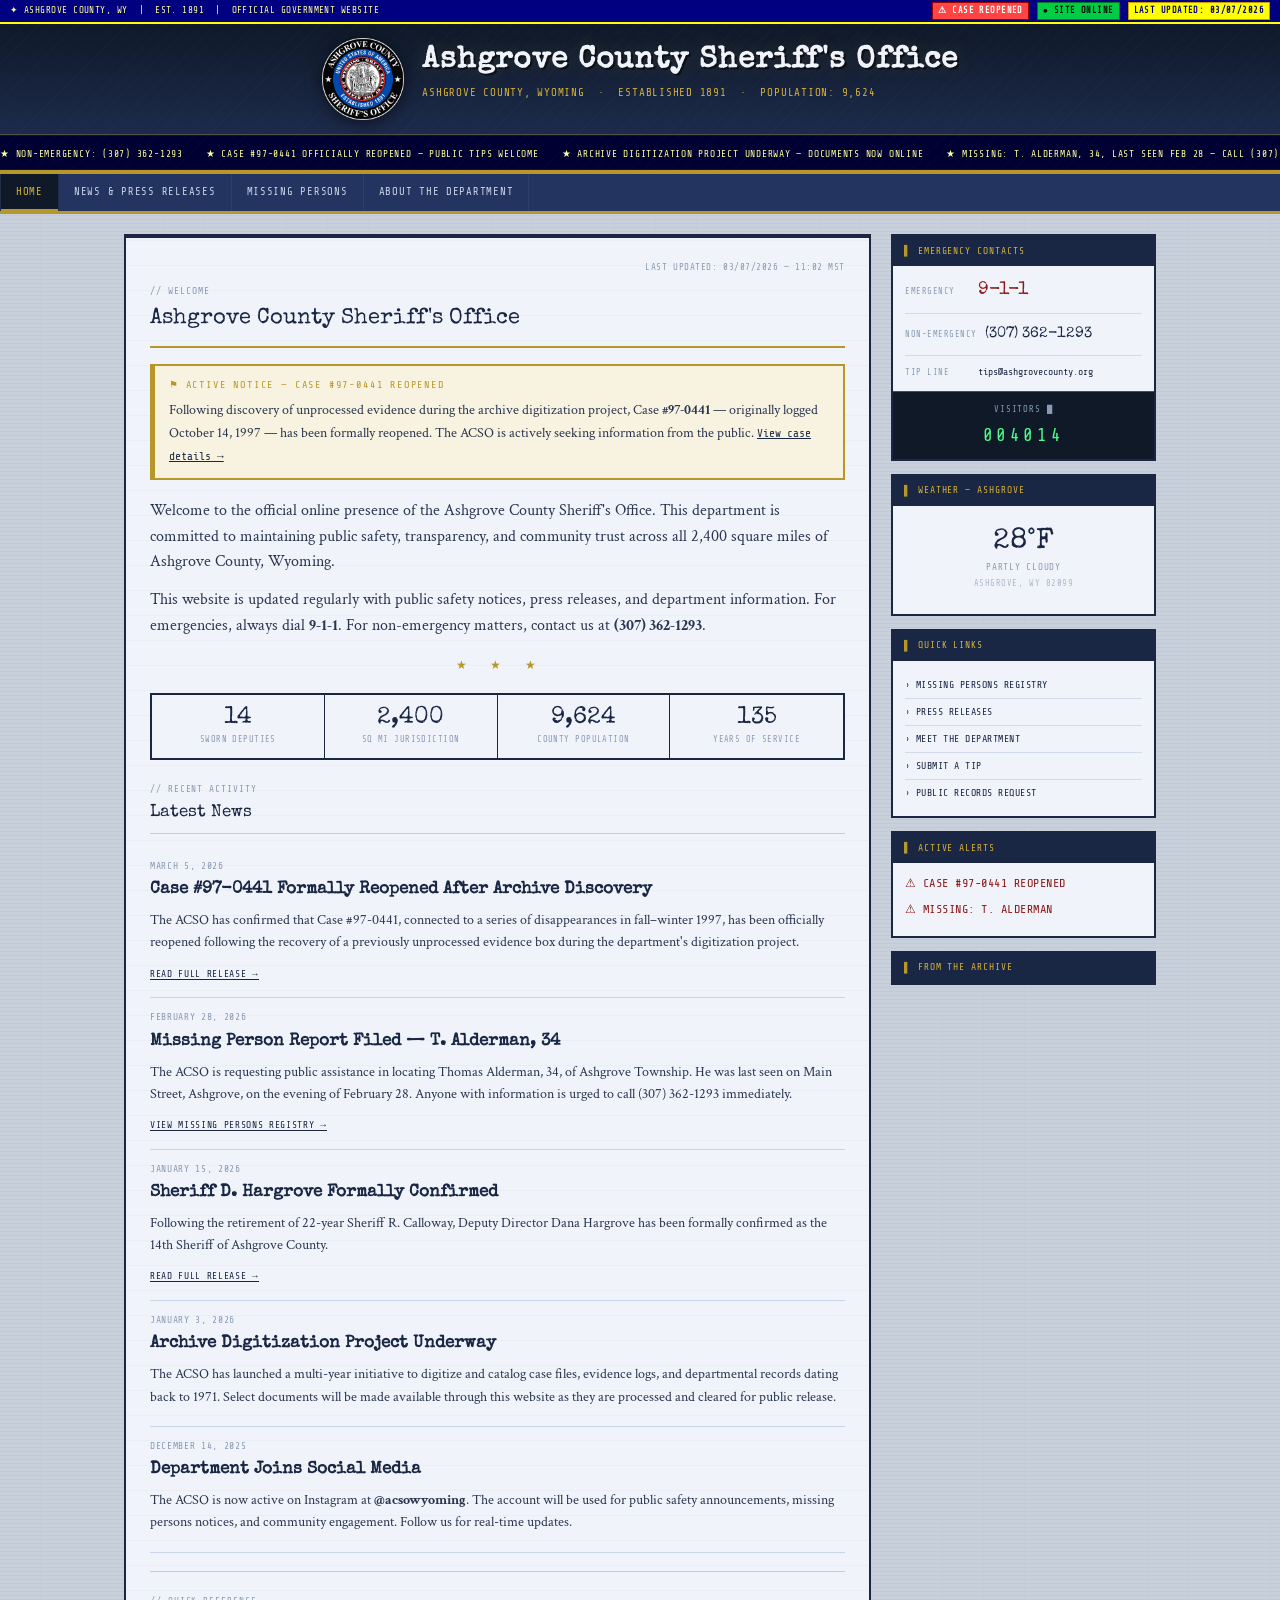
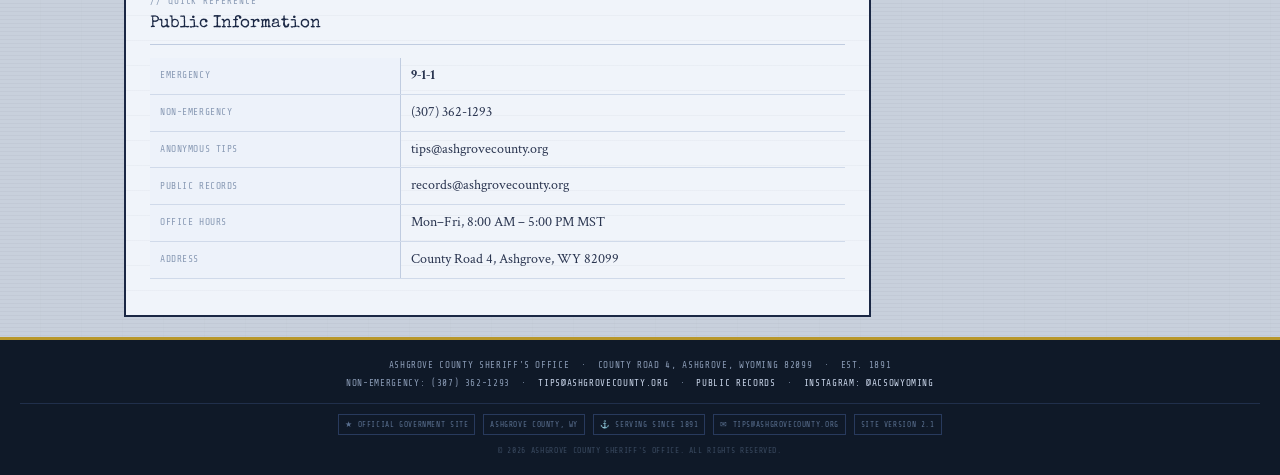
==== index.html @ 2e04f85d "Update index.html" ====
<!DOCTYPE html>
<html lang="en">
<head>
  <meta charset="UTF-8"/>
  <meta name="viewport" content="width=device-width, initial-scale=1.0"/>
  <title>Ashgrove County Sheriff's Office — Official Site</title>
  <link rel="stylesheet" href="style.css"/>
  <link rel="icon" href="Ashgrove_County_Logo.png" type="image/png"/>
</head>
<body>

<div id="topbar">
  <div id="topbar-left">&#10022; ASHGROVE COUNTY, WY &nbsp;|&nbsp; EST. 1891 &nbsp;|&nbsp; OFFICIAL GOVERNMENT WEBSITE</div>
  <div id="topbar-right">
    <span class="topbar-badge red">&#9888; CASE REOPENED</span>
    <span class="topbar-badge green">&#9679; SITE ONLINE</span>
    <span class="topbar-badge">Last Updated: 03/07/2026</span>
  </div>
</div>

<div id="header">
  <div id="header-top">
    <img src="Ashgrove_County_Logo.png" alt="ACSO Seal"/>
    <div id="header-title">
      <h1>Ashgrove County Sheriff's Office</h1>
      <p>Ashgrove County, Wyoming &nbsp;&middot;&nbsp; Established 1891 &nbsp;&middot;&nbsp; Population: 9,624</p>
    </div>
  </div>
  <div class="marquee-bar">
    <span class="marquee-inner">&#9733; NON-EMERGENCY: (307) 362-1293 &nbsp;&nbsp; &#9733; CASE #97-0441 OFFICIALLY REOPENED &mdash; PUBLIC TIPS WELCOME &nbsp;&nbsp; &#9733; ARCHIVE DIGITIZATION PROJECT UNDERWAY &mdash; DOCUMENTS NOW ONLINE &nbsp;&nbsp; &#9733; MISSING: T. ALDERMAN, 34, LAST SEEN FEB 28 &mdash; CALL (307) 362-1293 &nbsp;&nbsp; &#9733; SERVING ASHGROVE COUNTY SINCE 1891 &nbsp;&nbsp; &#9733; ANONYMOUS TIP LINE: tips@ashgrovecounty.org &nbsp;&nbsp;</span>
  </div>
</div>

<nav>
  <button id="nav-toggle" onclick="document.getElementById('nav-menu').classList.toggle('open')">
    <div class="bars"><span></span><span></span><span></span></div>
    <span class="menu-label" id="menu-label-text">Menu</span>
  </button>
  <div id="nav-menu">
    <a href="#" id="nav-home" class="active" onclick="showPage('home',this);return false;">Home</a>
    <a href="#" id="nav-news" onclick="showPage('news',this);return false;">News &amp; Press Releases</a>
    <a href="#" id="nav-missing" onclick="showPage('missing',this);return false;">Missing Persons</a>
    <a href="#" id="nav-about" onclick="showPage('about',this);return false;">About the Department</a>
  </div>
</nav>

<div id="wrapper">


  <div id="page-home" class="page active">
    <div class="page-layout">
    <main>
      <div class="last-updated">Last updated: 03/07/2026 — 11:02 MST</div>
      <div class="page-title"><span>// Welcome</span>Ashgrove County Sheriff's Office</div>

      <div class="alert-box">
        <div class="alert-title">&#9873; Active Notice &mdash; Case #97-0441 Reopened</div>
        <p style="margin:0;">Following discovery of unprocessed evidence during the archive digitization project, Case <strong>#97-0441</strong> — originally logged October 14, 1997 — has been formally reopened. The ACSO is actively seeking information from the public. <a href="#" onclick="goTo('missing');return false;" style="color:var(--navy); font-family:'Share Tech Mono',monospace; font-size:0.78em;">View case details &rarr;</a></p>
      </div>

      <div class="scene-photo">
        <img src="images/wyoming-scenery.jpg" alt="Ashgrove County, Wyoming" onerror="this.parentElement.style.display='none'"/>
        <div class="scene-caption">Ashgrove County — Wind River foothills, central Wyoming</div>
      </div>

      <p>Welcome to the official online presence of the Ashgrove County Sheriff's Office. This department is committed to maintaining public safety, transparency, and community trust across all 2,400 square miles of Ashgrove County, Wyoming.</p>
      <p>This website is updated regularly with public safety notices, press releases, and department information. For emergencies, always dial <strong>9-1-1</strong>. For non-emergency matters, contact us at <strong>(307) 362-1293</strong>.</p>

      <div class="divider-stars">&#9733; &nbsp; &#9733; &nbsp; &#9733;</div>

      <div class="stats-bar">
        <div class="stat-item"><div class="stat-number">14</div><div class="stat-label">Sworn Deputies</div></div>
        <div class="stat-item"><div class="stat-number">2,400</div><div class="stat-label">Sq Mi Jurisdiction</div></div>
        <div class="stat-item"><div class="stat-number">9,624</div><div class="stat-label">County Population</div></div>
        <div class="stat-item"><div class="stat-number">135</div><div class="stat-label">Years of Service</div></div>
      </div>

      <div class="section-title"><span>// Recent Activity</span>Latest News</div>

      <div class="news-item">
        <div class="date">March 5, 2026</div>
        <h3>Case #97-0441 Formally Reopened After Archive Discovery</h3>
        <p>The ACSO has confirmed that Case #97-0441, connected to a series of disappearances in fall–winter 1997, has been officially reopened following the recovery of a previously unprocessed evidence box during the department's digitization project.</p>
        <a href="#" class="read-more" onclick="goTo('news');return false;">Read full release &rarr;</a>
      </div>

      <div class="news-item">
        <div class="date">February 28, 2026</div>
        <h3>Missing Person Report Filed — T. Alderman, 34</h3>
        <p>The ACSO is requesting public assistance in locating Thomas Alderman, 34, of Ashgrove Township. He was last seen on Main Street, Ashgrove, on the evening of February 28. Anyone with information is urged to call (307) 362-1293 immediately.</p>
        <a href="#" class="read-more" onclick="goTo('missing');return false;">View missing persons registry &rarr;</a>
      </div>

      <div class="news-item">
        <div class="date">January 15, 2026</div>
        <h3>Sheriff D. Hargrove Formally Confirmed</h3>
        <p>Following the retirement of 22-year Sheriff R. Calloway, Deputy Director Dana Hargrove has been formally confirmed as the 14th Sheriff of Ashgrove County.</p>
        <a href="#" class="read-more" onclick="goTo('news');return false;">Read full release &rarr;</a>
      </div>

      <div class="news-item">
        <div class="date">January 3, 2026</div>
        <h3>Archive Digitization Project Underway</h3>
        <p>The ACSO has launched a multi-year initiative to digitize and catalog case files, evidence logs, and departmental records dating back to 1971. Select documents will be made available through this website as they are processed and cleared for public release.</p>
      </div>

      <div class="news-item">
        <div class="date">December 14, 2025</div>
        <h3>Department Joins Social Media</h3>
        <p>The ACSO is now active on Instagram at <strong>@acsowyoming</strong>. The account will be used for public safety announcements, missing persons notices, and community engagement. Follow us for real-time updates.</p>
      </div>

      <div class="divider"></div>
      <div class="section-title"><span>// Quick Reference</span>Public Information</div>
      <table class="info-table">
        <tr><td>Emergency</td><td><strong>9-1-1</strong></td></tr>
        <tr><td>Non-Emergency</td><td>(307) 362-1293</td></tr>
        <tr><td>Anonymous Tips</td><td>tips@ashgrovecounty.org</td></tr>
        <tr><td>Public Records</td><td>records@ashgrovecounty.org</td></tr>
        <tr><td>Office Hours</td><td>Mon–Fri, 8:00 AM – 5:00 PM MST</td></tr>
        <tr><td>Address</td><td>County Road 4, Ashgrove, WY 82099</td></tr>
      </table>
    </main>

    <aside>
      <div class="sidebar-box">
        <div class="sidebar-box-title">Emergency Contacts</div>
        <div class="sidebar-box-body">
          <div class="contact-line"><span class="contact-label">Emergency</span><span class="contact-number emergency">9-1-1</span></div>
          <div class="contact-line"><span class="contact-label">Non-Emergency</span><span class="contact-number">(307) 362-1293</span></div>
          <div class="contact-line"><span class="contact-label">Tip Line</span><span style="font-family:'Share Tech Mono',monospace;font-size:0.62rem;color:var(--navy);">tips@ashgrovecounty.org</span></div>
        </div>
        <div class="counter-box">
          <div class="counter-label">Visitors <span class="blink">&#9608;</span></div>
          <div class="counter-digits" id="hit-counter">000000</div>
        </div>
      </div>

      <div class="sidebar-box">
        <div class="sidebar-box-title">Weather — Ashgrove</div>
        <div class="sidebar-box-body">
          <div class="weather-box">
            <div class="weather-temp">28°F</div>
            <div class="weather-desc">Partly Cloudy</div>
            <div class="weather-location">Ashgrove, WY 82099</div>
          </div>
        </div>
      </div>

      <div class="sidebar-box">
        <div class="sidebar-box-title">Quick Links</div>
        <div class="sidebar-box-body quick-links">
          <a href="#" onclick="goTo('missing');return false;">Missing Persons Registry</a>
          <a href="#" onclick="goTo('news');return false;">Press Releases</a>
          <a href="#" onclick="goTo('about');return false;">Meet the Department</a>
          <a href="404.html">Submit a Tip</a>
          <a href="404.html">Public Records Request</a>
        </div>
      </div>

      <div class="sidebar-box">
        <div class="sidebar-box-title">Active Alerts</div>
        <div class="sidebar-box-body">
          <p style="font-size:0.75rem; color:var(--red); font-family:'Share Tech Mono',monospace; letter-spacing:0.04em;">&#9888; CASE #97-0441 REOPENED</p>
          <p style="font-size:0.75rem; color:var(--red); font-family:'Share Tech Mono',monospace; letter-spacing:0.04em;">&#9888; MISSING: T. ALDERMAN</p>
        </div>
      </div>
      <div class="sidebar-box">
        <div class="sidebar-box-title">From the Archive</div>
        <div class="archive-photo-box">
          <img src="images/archive-photo.jpg" alt="1997 archive photo" onerror="this.parentElement.style.display='none'"/>
          <div class="archive-caption">ACSO Field Office, Rt. 12 — circa 1997</div>
        </div>
      </div>
    </aside>
    </div>
  </div>


  <div id="page-news" class="page">
    <div class="page-layout">
    <main>
      <div class="last-updated">Last updated: 03/07/2026 — 09:45 MST</div>
      <div class="page-title"><span>// Public Communications</span>News &amp; Press Releases</div>

      <p>Official press releases and public statements from the Ashgrove County Sheriff's Office. All releases are archived and available upon public records request.</p>


      <div class="press-release">
        <div class="press-release-header">
          <span class="pr-id">PR-2026-009</span>
          <span>March 5, 2026 &nbsp;&mdash;&nbsp; 10:30 MST</span>
        </div>
        <div class="press-release-body">
          <div class="pr-for-immediate">For Immediate Release</div>
          <h3>Case #97-0441 Formally Reopened Following Archive Discovery</h3>
          <p>ASHGROVE, WY — The Ashgrove County Sheriff's Office announced today the formal reopening of Case #97-0441, a missing persons investigation originally filed October 14, 1997 and marked unresolved in March 1998.</p>
          <p>The case was flagged for review after department staff, conducting routine cataloging as part of the ongoing archive digitization project, recovered a sealed evidence box associated with the original investigation. The box had been mislabeled and stored with unrelated records in an off-site facility. Contents of the box are currently under examination by Detective S. Dunmore and have not been disclosed publicly.</p>
          <p>Case #97-0441 was one of five missing persons reports filed in Ashgrove County between October 1997 and March 1998. The original lead investigator, <span class="redacted">████████████████</span>, was himself reported missing in December 1997 while the cases were ongoing. That disappearance — logged as Case #97-0591 — was never resolved and remains open.</p>
          <p>The public is encouraged to contact the ACSO with any information, however dated it may seem. Anonymous tips can be submitted via email at <strong>tips@ashgrovecounty.org</strong> .</p>
          <div class="pr-contact">Contact: R. Voss, Public Information Officer &nbsp;|&nbsp; (307) 362-1293 ext. 4</div>
        </div>
      </div>


      <div class="press-release">
        <div class="press-release-header">
          <span class="pr-id">PR-2026-007</span>
          <span>February 28, 2026 &nbsp;&mdash;&nbsp; 21:14 MST</span>
        </div>
        <div class="press-release-body">
          <div class="pr-for-immediate">For Immediate Release</div>
          <h3>Missing Person — Thomas R. Alderman, 34</h3>
          <p>ASHGROVE, WY — The Ashgrove County Sheriff's Office is requesting the public's assistance in locating Thomas Raymond Alderman, 34, of Ashgrove Township, Wyoming.</p>
          <p>Mr. Alderman was last seen on the evening of Saturday, February 28, 2026, in the vicinity of Main Street and Route 12 in downtown Ashgrove. He was wearing a dark green canvas jacket, blue jeans, and brown work boots. He is described as 5'11", 185 lbs, with brown hair and brown eyes.</p>
          <p>Mr. Alderman's vehicle — a 1998 dark blue Ford F-150, Wyoming plates <strong>WY-3841-K</strong> — has not been located. His employer reported him absent without contact on Monday, March 2. Family members state that Mr. Alderman had recently begun researching historical ACSO records and had spoken about "something he found" in the weeks prior to his disappearance.</p>
          <p>Anyone with information on Mr. Alderman's whereabouts is urged to contact the ACSO immediately at <strong>(307) 362-1293</strong>.</p>
          <div class="pr-contact">Contact: R. Voss, Public Information Officer &nbsp;|&nbsp; (307) 362-1293 ext. 4</div>
        </div>
      </div>


      <div class="press-release">
        <div class="press-release-header">
          <span class="pr-id">PR-2026-003</span>
          <span>January 3, 2026 &nbsp;&mdash;&nbsp; 08:00 MST</span>
        </div>
        <div class="press-release-body">
          <h3>ACSO Launches Archive Digitization Initiative</h3>
          <p>ASHGROVE, WY — The Ashgrove County Sheriff's Office has commenced a multi-phase project to digitize, index, and archive departmental records dating back to 1971. The initiative, overseen by Records and Archives Coordinator B. Colton, is expected to run through late 2026.</p>
          <p>Phase one covers patrol logs, incident reports, and associated evidence documentation from 1971–1990. Phase two will address the period 1990–2005, which includes case files of particular historical interest. Digitized materials cleared for public release will be made available through this website.</p>
          <div class="pr-contact">Contact: B. Colton, Records &amp; Archives &nbsp;|&nbsp; (307) 362-1293 ext. 2</div>
        </div>
      </div>


      <div class="press-release">
        <div class="press-release-header">
          <span class="pr-id">PR-2026-001</span>
          <span>January 15, 2026 &nbsp;&mdash;&nbsp; 14:00 MST</span>
        </div>
        <div class="press-release-body">
          <h3>Dana Hargrove Confirmed as 14th Sheriff of Ashgrove County</h3>
          <p>ASHGROVE, WY — Dana Hargrove has been formally sworn in as the 14th Sheriff of Ashgrove County, succeeding retiring Sheriff Robert Calloway, who served 22 years in the role. Sheriff Hargrove, who previously served as Undersheriff for six years, has 18 years total with the department. In a brief statement, Sheriff Hargrove cited the archive digitization initiative and "unfinished business in our own files" as top priorities for 2026.</p>
          <div class="pr-contact">Contact: R. Voss, Public Information Officer &nbsp;|&nbsp; (307) 362-1293 ext. 4</div>
        </div>
      </div>


      <div class="press-release">
        <div class="press-release-header">
          <span class="pr-id">PR-2025-041</span>
          <span>December 14, 2025 &nbsp;&mdash;&nbsp; 09:00 MST</span>
        </div>
        <div class="press-release-body">
          <h3>ACSO Launches Official Social Media Presence</h3>
          <p>ASHGROVE, WY — The Ashgrove County Sheriff's Office has established an official Instagram account at <strong>@acsowyoming</strong>. The account will be used for public safety announcements, missing persons advisories, and community information. Members of the public are encouraged to follow the account for real-time updates.</p>
          <div class="pr-contact">Contact: R. Voss, Public Information Officer &nbsp;|&nbsp; (307) 362-1293 ext. 4</div>
        </div>
      </div>
    </main>

    <aside>
      <div class="sidebar-box">
        <div class="sidebar-box-title">Contact</div>
        <div class="sidebar-box-body">
          <div class="contact-line"><span class="contact-label">Emergency</span><span class="contact-number emergency">9-1-1</span></div>
          <div class="contact-line"><span class="contact-label">Non-Emergency</span><span class="contact-number">(307) 362-1293</span></div>
        </div>
      </div>
      <div class="sidebar-box">
        <div class="sidebar-box-title">Press Archive</div>
        <div class="sidebar-box-body quick-links">
          <a href="404.html">2026 Releases</a>
          <a href="404.html">2025 Releases</a>
          <a href="404.html">Public Records Request</a>
          <a href="404.html">Media Inquiries</a>
        </div>
      </div>
      <div class="sidebar-box">
        <div class="sidebar-box-title">Media Inquiries</div>
        <div class="sidebar-box-body">
          <p>Press inquiries can be directed to PIO R. Voss during office hours.</p>
          <p style="font-family:'Share Tech Mono',monospace; font-size:0.65rem; color:var(--navy);">(307) 362-1293 ext. 4</p>
        </div>
      </div>
    </aside>
    </div>
  </div>


  <div id="page-missing" class="page">
    <div class="page-layout">
    <main>
      <div class="last-updated">Last updated: 03/07/2026 — 09:14 MST</div>
      <div class="page-title"><span>// Active &amp; Cold Cases</span>Missing Persons Registry</div>

      <p>The following individuals have been reported missing within Ashgrove County jurisdiction. Contact the ACSO immediately at <strong>(307) 362-1293</strong> or submit a tip at <strong>tips@ashgrovecounty.org</strong>.</p>

      <div class="alert-box-red">
        <div class="alert-title">&#9888; Note &mdash; 1997/1998 Case Files</div>
        Several entries from 1997–1998 are subject to ongoing redaction review as part of the reopened Case #97-0441 investigation. Full details will be released publicly as they are cleared. A previously unprocessed evidence box recovered January 2026 is under active examination.
      </div>

      <div class="mp-grid">
        <div class="mp-card">
          <div class="mp-card-header"><span>Case #97-0388</span><span class="status-cold">&#9679; Cold Case</span></div>
          <div class="mp-photo"><img src="images/mp-97-0388.jpg" alt="Case 97-0388" onerror="this.innerHTML='Photo Unavailable'"/></div>
          <div class="mp-card-body">
            <h4><span class="redacted">████████████████</span></h4>
            <div class="mp-detail"><span class="label">Reported</span>Oct 22, 1997</div>
            <div class="mp-detail"><span class="label">Age at time</span><span class="redacted">██</span> / <span class="redacted">████████</span></div>
            <div class="mp-detail"><span class="label">Last seen</span>Rural Rt. 4, Ashgrove Co.</div>
            <div class="mp-detail"><span class="label">Circumstances</span>Vehicle found; no occupant</div>
            <div class="mp-detail"><span class="label">Status</span>Unresolved</div>
          </div>
        </div>

        <div class="mp-card">
          <div class="mp-card-header"><span>Case #97-0441</span><span class="status-reopened">&#9679; Reopened</span></div>
          <div class="mp-photo"><img src="images/mp-97-0441.jpg" alt="Case 97-0441" onerror="this.innerHTML='Photo Unavailable'"/></div>
          <div class="mp-card-body">
            <h4><span class="redacted">████████████████</span></h4>
            <div class="mp-detail"><span class="label">Reported</span>Oct 14, 1997</div>
            <div class="mp-detail"><span class="label">Age at time</span><span class="redacted">██</span> / <span class="redacted">████████</span></div>
            <div class="mp-detail"><span class="label">Last seen</span>Ashgrove Township</div>
            <div class="mp-detail"><span class="label">Circumstances</span>No forced entry; door unlocked</div>
            <div class="mp-detail"><span class="label">Status</span>Under Active Review</div>
          </div>
        </div>

        <div class="mp-card">
          <div class="mp-card-header"><span>Case #97-0509</span><span class="status-cold">&#9679; Cold Case</span></div>
          <div class="mp-photo"><img src="images/mp-97-0509.jpg" alt="Case 97-0509" onerror="this.innerHTML='Photo Unavailable'"/></div>
          <div class="mp-card-body">
            <h4><span class="redacted">████████████████</span></h4>
            <div class="mp-detail"><span class="label">Reported</span>Nov 30, 1997</div>
            <div class="mp-detail"><span class="label">Age at time</span><span class="redacted">██</span> / <span class="redacted">████████</span></div>
            <div class="mp-detail"><span class="label">Last seen</span>Rural Rt. 7, Ashgrove Co.</div>
            <div class="mp-detail"><span class="label">Circumstances</span>Did not return from hike</div>
            <div class="mp-detail"><span class="label">Status</span>Unresolved</div>
          </div>
        </div>

        <div class="mp-card">
          <div class="mp-card-header"><span>Case #97-0591</span><span class="status-cold">&#9679; Cold Case</span></div>
          <div class="mp-photo"><img src="images/mp-97-0591.jpg" alt="Case 97-0591" onerror="this.innerHTML='Photo Unavailable'"/></div>
          <div class="mp-card-body">
            <h4>Det. <span class="redacted">████████████████</span></h4>
            <div class="mp-detail"><span class="label">Reported</span>Dec 9, 1997</div>
            <div class="mp-detail"><span class="label">Age at time</span>38 / Male</div>
            <div class="mp-detail"><span class="label">Last seen</span>ACSO Field Office, Rt. 12</div>
            <div class="mp-detail"><span class="label">Circumstances</span>Did not report for duty; vehicle recovered 2 mi. east</div>
            <div class="mp-detail"><span class="label">Note</span><em>Was lead investigator on #97-0441 at time of disappearance</em></div>
            <div class="mp-detail"><span class="label">Status</span>Unresolved</div>
          </div>
        </div>

        <div class="mp-card">
          <div class="mp-card-header"><span>Case #98-0012</span><span class="status-cold">&#9679; Cold Case</span></div>
          <div class="mp-photo"><img src="images/mp-98-0012.jpg" alt="Case 98-0012" onerror="this.innerHTML='Photo Unavailable'"/></div>
          <div class="mp-card-body">
            <h4><span class="redacted">████████████████</span></h4>
            <div class="mp-detail"><span class="label">Reported</span>Jan 9, 1998</div>
            <div class="mp-detail"><span class="label">Age at time</span><span class="redacted">██</span> / <span class="redacted">████████</span></div>
            <div class="mp-detail"><span class="label">Last seen</span>Rural Rt. 12, Ashgrove Co.</div>
            <div class="mp-detail"><span class="label">Circumstances</span>No signs of struggle at residence</div>
            <div class="mp-detail"><span class="label">Status</span>Unresolved</div>
          </div>
        </div>

        <div class="mp-card">
          <div class="mp-card-header"><span>Case #26-0031</span><span class="status-active">&#9679; Active</span></div>
          <div class="mp-photo"><img src="images/mp-26-0031.jpg" alt="Thomas Alderman" onerror="this.innerHTML='Photo On File'"/></div>
          <div class="mp-card-body">
            <h4>Thomas R. Alderman</h4>
            <div class="mp-detail"><span class="label">Reported</span>Feb 28, 2026</div>
            <div class="mp-detail"><span class="label">Age</span>34 / Male</div>
            <div class="mp-detail"><span class="label">Last seen</span>Main St. &amp; Rt. 12, Ashgrove</div>
            <div class="mp-detail"><span class="label">Vehicle</span>1998 Ford F-150, dark blue, WY-3841-K</div>
            <div class="mp-detail"><span class="label">Note</span><em>Had been researching historical ACSO records prior to disappearance</em></div>
            <div class="mp-detail"><span class="label">Status</span>Active Investigation</div>
          </div>
        </div>
      </div>

      <hr class="divider"/>
      <p style="font-size:0.8rem; color:#778899;">This registry reflects cases within ACSO jurisdiction only. For statewide missing persons information, contact the Wyoming Division of Criminal Investigation (DCI) or the National Missing and Unidentified Persons System (NamUs).</p>
    </main>

    <aside>
      <div class="sidebar-box">
        <div class="sidebar-box-title">Contact</div>
        <div class="sidebar-box-body">
          <div class="contact-line"><span class="contact-label">Emergency</span><span class="contact-number emergency">9-1-1</span></div>
          <div class="contact-line"><span class="contact-label">Non-Emergency</span><span class="contact-number">(307) 362-1293</span></div>
        </div>
      </div>
      <div class="sidebar-box">
        <div class="sidebar-box-title">Submit a Tip</div>
        <div class="sidebar-box-body">
          <p>Tips can be submitted anonymously. All information is treated with strict confidentiality.</p>
          <p style="font-family:'Share Tech Mono',monospace;font-size:0.65rem;color:var(--navy);">tips@ashgrovecounty.org</p>

        </div>
      </div>
      <div class="sidebar-box">
        <div class="sidebar-box-title">Case Summary</div>
        <div class="sidebar-box-body">
          <div class="contact-line"><span class="contact-label">Active</span><span style="color:var(--red);font-family:'Special Elite',serif;font-size:1rem;">1</span></div>
          <div class="contact-line"><span class="contact-label">Reopened</span><span style="color:#66ccff;font-family:'Special Elite',serif;font-size:1rem;">1</span></div>
          <div class="contact-line"><span class="contact-label">Cold Cases</span><span style="color:var(--gold);font-family:'Special Elite',serif;font-size:1rem;">4</span></div>
        </div>
      </div>
    </aside>
    </div>
  </div>


  <div id="page-about" class="page">
    <div class="page-layout">
    <main>
      <div class="last-updated">Last updated: 01/15/2026 — 14:33 MST</div>
      <div class="page-title"><span>// Department Info</span>About the Ashgrove County Sheriff's Office</div>

      <p>The Ashgrove County Sheriff's Office was established in 1891, the same year Wyoming achieved statehood. For over 130 years, the department has served the residents of Ashgrove County with a commitment to integrity, professionalism, and public safety.</p>
      <p>Our jurisdiction covers approximately 2,400 square miles of high plains and mountain terrain in central Wyoming. The ACSO operates as the primary law enforcement agency for all unincorporated areas of the county, working in close coordination with the Wyoming Highway Patrol, Wyoming DCI, and neighboring county agencies.</p>

      <div class="section-title"><span>// Personnel</span>Department Leadership</div>

      <div class="staff-grid">
        <div class="staff-card">
          <div class="rank">Sheriff</div>
          <h4>Dana Hargrove</h4>
          <p>Confirmed January 2026. Previously Undersheriff for 6 years. 18 years total with the ACSO. Overseeing the current archival review and reopened 1997 investigation.</p>
          <span class="badge-years">18 yrs service</span>
        </div>
        <div class="staff-card">
          <div class="rank">Undersheriff</div>
          <h4>Marcus Trellis</h4>
          <p>17 years with the department. Manages daily operations, personnel, and inter-agency coordination. Acting Sheriff during Hargrove's field duties.</p>
          <span class="badge-years">17 yrs service</span>
        </div>
        <div class="staff-card">
          <div class="rank">Chief Deputy</div>
          <h4>Paul Wainwright</h4>
          <p>Leads patrol division across county routes and rural areas. Coordinates directly with Wyoming Highway Patrol on road incidents and county boundary cases.</p>
          <span class="badge-years">11 yrs service</span>
        </div>
        <div class="staff-card">
          <div class="rank">Detective</div>
          <h4>Sandra Dunmore</h4>
          <p>Investigative division lead. Currently assigned to Case #97-0441 review and the Alderman missing persons case. Joined ACSO after 8 years with Wyoming DCI.</p>
          <span class="badge-years">4 yrs service</span>
        </div>
        <div class="staff-card">
          <div class="rank">Records &amp; Archives</div>
          <h4>Ben Colton</h4>
          <p>Overseeing the archive digitization project. Recovered the previously unprocessed evidence box associated with Case #97-0441 during routine Phase 2 cataloging.</p>
          <span class="badge-years">9 yrs service</span>
        </div>
        <div class="staff-card">
          <div class="rank">Public Information</div>
          <h4>Ruth Voss</h4>
          <p>Handles all press inquiries, public records requests, and social media. Primary point of contact for media regarding the reopened 1997 case files.</p>
          <span class="badge-years">6 yrs service</span>
        </div>
      </div>

      <div class="divider-stars">&#9733; &nbsp; &#9733; &nbsp; &#9733;</div>

      <div class="section-title"><span>// By the Numbers</span>Department Overview</div>
      <table class="info-table">
        <tr><td>Founded</td><td>1891 — by first Sheriff Elias Mossler following Wyoming statehood</td></tr>
        <tr><td>Current Sheriff</td><td>Dana Hargrove (confirmed Jan. 2026)</td></tr>
        <tr><td>Sworn Deputies</td><td>14</td></tr>
        <tr><td>Civilian Staff</td><td>6</td></tr>
        <tr><td>Jurisdiction</td><td>~2,400 sq mi — all unincorporated Ashgrove County</td></tr>
        <tr><td>County Population</td><td>9,624 (2020 Census)</td></tr>
        <tr><td>Patrol Vehicles</td><td>8 active units</td></tr>
        <tr><td>Dispatch</td><td>24/7 — shared with Ashgrove County Fire Dept.</td></tr>
      </table>

      <div class="section-title"><span>// History</span>Department Timeline</div>
      <ul class="timeline">
        <li>
          <span class="timeline-year">1891</span>
          <div class="timeline-text"><strong>Department founded</strong> by first Sheriff Elias Mossler following Wyoming statehood. Original staff: two deputies, one office on Ashgrove Township main road.</div>
        </li>
        <li>
          <span class="timeline-year">1923</span>
          <div class="timeline-text"><strong>New headquarters constructed</strong> on County Road 4. Building still in use today; renovated in 1967 and 2004.</div>
        </li>
        <li>
          <span class="timeline-year">1958</span>
          <div class="timeline-text"><strong>First patrol vehicles introduced.</strong> Prior to this, deputies patrolled on horseback or in personal vehicles.</div>
        </li>
        <li>
          <span class="timeline-year">1974</span>
          <div class="timeline-text"><strong>Dispatch center established</strong> in coordination with Ashgrove County Fire. 24-hour coverage began the following year.</div>
        </li>
        <li>
          <span class="timeline-year" style="background:#5a1010;">1997</span>
          <div class="timeline-text"><strong>Series of unresolved disappearances</strong> — fall through winter. Five missing persons reports filed between October 1997 and March 1998. Lead investigator <span class="redacted">████████████████</span> (Case #97-0591) disappeared December 9, 1997 while actively working the cases. Investigation stalled. All cases marked unresolved and archived in 1998. <span style="font-family:'Share Tech Mono',monospace;font-size:0.75em;color:var(--red);">[ CASE #97-0441 REOPENED 2026 ]</span></div>
        </li>
        <li>
          <span class="timeline-year">2004</span>
          <div class="timeline-text"><strong>Sheriff R. Calloway elected.</strong> Served 22 years. Oversaw department growth from 8 to 14 sworn deputies.</div>
        </li>
        <li>
          <span class="timeline-year">2026</span>
          <div class="timeline-text"><strong>Sheriff D. Hargrove confirmed.</strong> Archive digitization project launched. Evidence box from 1997 investigation recovered. Case #97-0441 formally reopened, February 28: Thomas Alderman reported missing.</div>
        </li>
      </ul>
    </main>

    <aside>
      <div class="sidebar-box">
        <div class="sidebar-box-title">Contact</div>
        <div class="sidebar-box-body">
          <div class="contact-line"><span class="contact-label">Emergency</span><span class="contact-number emergency">9-1-1</span></div>
          <div class="contact-line"><span class="contact-label">Non-Emergency</span><span class="contact-number">(307) 362-1293</span></div>
          <div class="contact-line">
            <span class="contact-label">Address</span>
            <span style="font-size:0.78rem;color:#445570;">County Road 4<br/>Ashgrove, WY 82099</span>
          </div>
        </div>
      </div>
      <div class="sidebar-box">
        <div class="sidebar-box-title">Department Facts</div>
        <div class="sidebar-box-body quick-links">
          <a href="404.html">Est. 1891</a>
          <a href="404.html">14 Sworn Deputies</a>
          <a href="404.html">2,400 sq mi Jurisdiction</a>
          <a href="404.html">Population Served: 9,624</a>
          <a href="404.html">135 Years of Service</a>
        </div>
      </div>
      <div class="sidebar-box">
        <div class="sidebar-box-title">Related Agencies</div>
        <div class="sidebar-box-body quick-links">
          <a href="404.html">Wyoming Highway Patrol</a>
          <a href="404.html">Wyoming DCI</a>
          <a href="404.html">Ashgrove Co. Fire Dept.</a>
          <a href="404.html">Wyoming Attorney General</a>
        </div>
      </div>
    </aside>
    </div>
  </div>

</div>

<footer>
  <div>Ashgrove County Sheriff's Office &nbsp;&middot;&nbsp; County Road 4, Ashgrove, Wyoming 82099 &nbsp;&middot;&nbsp; Est. 1891</div>
  <div id="footer-line2">Non-Emergency: (307) 362-1293 &nbsp;&middot;&nbsp; <a href="404.html">tips@ashgrovecounty.org</a> &nbsp;&middot;&nbsp; <a href="404.html">Public Records</a> &nbsp;&middot;&nbsp; <a href="404.html">Instagram: @acsowyoming</a></div>
  <div class="footer-badges">
    <span class="footer-badge">&#9733; Official Government Site</span>
    <span class="footer-badge">Ashgrove County, WY</span>
    <span class="footer-badge">&#9875; Serving Since 1891</span>
    <span class="footer-badge">&#9993; tips@ashgrovecounty.org</span>
    <span class="footer-badge">Site Version 2.1</span>
  </div>
  <div style="margin-top:8px;font-size:0.5rem;color:#3a4a60;">&copy; 2026 Ashgrove County Sheriff's Office. All rights reserved.</div>
</footer>
<script src="script.js"></script>

</body>
</html>
---- style.css ----
@import url('https://fonts.googleapis.com/css2?family=Special+Elite&family=Share+Tech+Mono&family=Crimson+Text:ital,wght@0,400;0,600;1,400&display=swap');

    :root {
      --navy: #1a2744;
      --navy-light: #243460;
      --navy-dark: #0f1928;
      --grey: #8a9bb5;
      --grey-light: #c8d4e8;
      --grey-lighter: #dce4f0;
      --white: #f0f4fa;
      --gold: #b8972a;
      --gold-light: #d4af37;
      --red: #8b1a1a;
      --red-light: #c0392b;
      --text: #1a2030;
      --border: #3a5080;
      --bg: #c8d0dc;
    }

    *, *::before, *::after { margin:0; padding:0; box-sizing:border-box; }
    html { overflow-x:hidden; }

    body {
      overflow-x:hidden;
      width:100%; max-width:100vw;
      background-color: var(--bg);
      background-image:
        repeating-linear-gradient(0deg, transparent, transparent 3px, rgba(0,0,20,0.03) 3px, rgba(0,0,20,0.03) 4px),
        repeating-linear-gradient(90deg, transparent, transparent 40px, rgba(0,0,20,0.01) 40px, rgba(0,0,20,0.01) 41px);
      font-family: 'Crimson Text', Georgia, serif;
      color: var(--text);
      font-size: 16px;
      line-height: 1.6;
    }


    #topbar {
      background: #000080;
      padding: 2px 10px;
      display:flex; align-items:center; justify-content:space-between; flex-wrap:wrap; gap:4px;
      border-bottom: 2px solid #ffff00;
    }
    #topbar-left {
      font-family: 'Share Tech Mono', monospace;
      font-size: 0.58rem;
      color: #ffff99;
      letter-spacing:0.05em;
    }
    #topbar-right {
      display:flex; align-items:center; gap:8px;
    }
    .topbar-badge {
      font-family: 'Share Tech Mono', monospace;
      font-size: 0.54rem;
      background: #ffff00;
      color: #000080;
      padding: 1px 5px;
      font-weight: bold;
      text-transform: uppercase;
      letter-spacing: 0.05em;
      border: 1px solid #cc9900;
    }
    .topbar-badge.red { background:#ff4444; color:#fff; border-color:#990000; }
    .topbar-badge.green { background:#00cc44; color:#000; border-color:#007722; }


    #header {
      background: linear-gradient(180deg, var(--navy-dark) 0%, var(--navy) 60%, #1e2e58 100%);
      border-bottom: 4px solid var(--gold);
      position: relative;
      overflow: hidden;
    }
    #header::before {
      content:'';
      position:absolute; inset:0;
      background: repeating-linear-gradient(
        -45deg,
        transparent, transparent 8px,
        rgba(255,255,255,0.012) 8px, rgba(255,255,255,0.012) 9px
      );
      pointer-events:none;
    }
    #header-top {
      display:flex; align-items:center; justify-content:center; gap:18px;
      padding: 14px 20px;
      min-height: 110px;
      border-bottom: 1px solid rgba(184,151,42,0.35);
      position:relative;
    }
    #header-top img {
      width:82px; height:82px;
      object-fit:contain;
      filter:drop-shadow(0 2px 8px rgba(0,0,0,0.6));
      flex-shrink:0;
    }
    #header-title { min-width:0; display:flex; flex-direction:column; justify-content:center; align-self:stretch; }
    #header-title h1 {
      font-family:'Special Elite', serif;
      font-size: clamp(1rem, 3.5vw, 1.9rem);
      color: var(--white);
      letter-spacing:0.03em;
      line-height:1.15;
      text-shadow: 2px 2px 0 rgba(0,0,0,0.5), 0 0 20px rgba(184,151,42,0.2);
      word-break:break-word;
    }
    #header-title p {
      font-family:'Share Tech Mono', monospace;
      font-size: clamp(0.48rem, 1.4vw, 0.68rem);
      color: var(--gold-light);
      letter-spacing:0.07em;
      text-transform:uppercase;
      margin-top:5px;
      word-break:break-word;
    }

    #official-badge {
      flex-shrink:0;
      text-align:center;
      border: 2px solid var(--gold);
      padding: 6px 10px;
      background: rgba(0,0,0,0.3);
      display:none;
    }
    #official-badge div:first-child {
      font-family:'Share Tech Mono', monospace;
      font-size:0.5rem;
      color: var(--gold-light);
      letter-spacing:0.12em;
      text-transform:uppercase;
    }
    #official-badge div:last-child {
      font-family:'Special Elite', serif;
      font-size:1.1rem;
      color: var(--gold-light);
      line-height:1;
    }


    .marquee-bar {
      background: #000033;
      padding: 4px 0;
      overflow:hidden;
      border-top: 1px solid #0000aa;
      border-bottom: 1px solid #0000aa;
      width:100%;
    }
    .marquee-inner {
      display:inline-block;
      white-space:nowrap;
      animation: marquee 40s linear infinite;
      font-family:'Share Tech Mono', monospace;
      font-size:0.6rem;
      letter-spacing:0.08em;
      color: #ffff99;
      text-transform:uppercase;
    }
    @keyframes marquee {
      0%   { transform: translateX(100vw); }
      100% { transform: translateX(-100%); }
    }


    nav {
      background: var(--navy-light);
      border-bottom: 3px solid var(--gold);
      display:flex; flex-wrap:wrap;
    }
    #nav-toggle {
      display:none;
      background:none; border:none; cursor:pointer;
      padding:10px 14px;
      align-items:center; gap:10px;
      width:100%;
      border-bottom: 1px solid rgba(58,80,128,0.4);
    }
    #nav-toggle .bars { display:flex; flex-direction:column; gap:4px; }
    #nav-toggle .bars span { display:block; width:18px; height:2px; background:var(--grey-light); }
    #nav-toggle .menu-label {
      font-family:'Share Tech Mono', monospace;
      font-size:0.62rem; letter-spacing:0.1em;
      color:var(--grey-light); text-transform:uppercase;
    }
    #nav-menu { display:flex; flex-wrap:wrap; flex:1; }
    nav a {
      font-family:'Share Tech Mono', monospace;
      font-size:0.66rem; letter-spacing:0.07em;
      text-transform:uppercase;
      color:var(--grey-light);
      text-decoration:none;
      padding:10px 15px;
      border-right: 1px solid rgba(58,80,128,0.4);
      transition:background 0.12s, color 0.12s;
      position:relative;
      white-space:nowrap;
    }
    nav a:first-child { border-left: 1px solid rgba(58,80,128,0.4); }
    nav a:hover, nav a.active { background:var(--navy-dark); color:var(--gold-light); }
    nav a.active::after {
      content:'';
      position:absolute;
      bottom:0; left:0; right:0;
      height:2px; background:var(--gold);
    }


    #wrapper { max-width:1060px; margin:0 auto; padding:20px 14px; }
    .page { display:none; }
    .page.active { display:block; }
    .page-layout {
      display:grid;
      grid-template-columns: 1fr 265px;
      gap:20px;
      align-items:start;
    }


    main {
      background: var(--white);
      border: 2px solid var(--navy);
      border-top: 4px solid var(--navy);
      padding:22px 24px;
      min-width:0;

      background-image: repeating-linear-gradient(
        0deg, transparent, transparent 24px,
        rgba(26,39,68,0.03) 24px, rgba(26,39,68,0.03) 25px
      );
    }

    .page-title {
      font-family:'Special Elite', serif;
      font-size:1.35rem;
      color:var(--navy);
      border-bottom: 2px solid var(--gold);
      padding-bottom:9px;
      margin-bottom:16px;
    }
    .page-title span {
      font-family:'Share Tech Mono', monospace;
      font-size:0.6rem;
      color:var(--grey);
      letter-spacing:0.1em;
      text-transform:uppercase;
      display:block;
      margin-bottom:3px;
    }
    .section-title {
      font-family:'Special Elite', serif;
      font-size:1.05rem;
      color:var(--navy);
      border-bottom: 1px solid #c0cce0;
      padding-bottom:6px;
      margin:22px 0 13px;
    }
    .section-title span {
      font-family:'Share Tech Mono', monospace;
      font-size:0.58rem;
      color:var(--grey);
      letter-spacing:0.1em;
      text-transform:uppercase;
      display:block;
      margin-bottom:3px;
    }
    p { margin-bottom:12px; color:#2a3550; }
    .divider { border:none; border-top:1px solid #c0cce0; margin:18px 0; }
    .last-updated {
      font-family:'Share Tech Mono', monospace;
      font-size:0.57rem; color:var(--grey);
      letter-spacing:0.06em;
      text-align:right;
      margin-bottom:9px;
      text-transform:uppercase;
    }
    .redacted {
      background:var(--navy-dark);
      color:var(--navy-dark);
      padding:0 3px;
      user-select:none;
      cursor:not-allowed;
    }


    .divider-stars {
      text-align:center;
      font-size:0.75rem;
      color:var(--gold);
      letter-spacing:0.3em;
      margin:18px 0;
    }
    .notice-stamp {
      display:inline-block;
      border: 3px solid var(--red);
      color: var(--red);
      font-family:'Share Tech Mono', monospace;
      font-size:0.65rem;
      letter-spacing:0.15em;
      text-transform:uppercase;
      padding:3px 8px;
      transform:rotate(-2deg);
      margin-bottom:6px;
      opacity:0.85;
    }
    .classified-bar {
      background: var(--navy-dark);
      color: var(--gold-light);
      font-family:'Share Tech Mono', monospace;
      font-size:0.6rem;
      letter-spacing:0.2em;
      text-transform:uppercase;
      text-align:center;
      padding:4px;
      margin:8px 0;
    }


    .alert-box {
      background:#f8f3e0;
      border:2px solid var(--gold);
      border-left:5px solid var(--gold);
      padding:11px 14px;
      margin-bottom:18px;
      font-size:0.9rem;
    }
    .alert-box .alert-title {
      font-family:'Share Tech Mono', monospace;
      font-size:0.64rem;
      text-transform:uppercase;
      letter-spacing:0.08em;
      color:var(--gold);
      margin-bottom:5px;
    }
    .alert-box-red {
      background:#faeaea;
      border:2px solid var(--red);
      border-left:5px solid var(--red);
      padding:11px 14px;
      margin-bottom:18px;
      font-size:0.9rem;
    }
    .alert-box-red .alert-title {
      font-family:'Share Tech Mono', monospace;
      font-size:0.64rem;
      text-transform:uppercase;
      letter-spacing:0.08em;
      color:var(--red);
      margin-bottom:5px;
    }


    .stats-bar {
      display:grid;
      grid-template-columns:repeat(4,1fr);
      gap:0;
      border:2px solid var(--navy);
      margin-bottom:20px;
      background:var(--navy);
    }
    .stat-item {
      background:var(--white);
      padding:11px 8px;
      text-align:center;
      border-right:1px solid var(--navy);
    }
    .stat-item:last-child { border-right:none; }
    .stat-number { font-family:'Special Elite', serif; font-size:1.5rem; color:var(--navy); line-height:1; }
    .stat-label { font-family:'Share Tech Mono', monospace; font-size:0.54rem; color:var(--grey); text-transform:uppercase; letter-spacing:0.05em; margin-top:3px; }


    .news-item { border-bottom:1px solid #c8d4e8; padding:12px 0; }
    .news-item:last-child { border-bottom:none; }
    .news-item .date { font-family:'Share Tech Mono', monospace; font-size:0.6rem; color:var(--grey); letter-spacing:0.07em; text-transform:uppercase; }
    .news-item h3 { font-family:'Special Elite', serif; font-size:1.05rem; color:var(--navy); margin:3px 0 5px; }
    .news-item p { font-size:0.87rem; margin:0 0 6px; }
    .read-more {
      font-family:'Share Tech Mono', monospace;
      font-size:0.6rem; letter-spacing:0.07em;
      text-transform:uppercase;
      color:var(--navy);
      text-decoration:none;
      border-bottom:1px solid var(--navy);
    }
    .read-more:hover { color:var(--gold); border-color:var(--gold); }


    .info-table { width:100%; border-collapse:collapse; font-size:0.85rem; margin-bottom:14px; }
    .info-table td { padding:7px 10px; border-bottom:1px solid #d0daea; color:#2a3550; word-break:break-word; }
    .info-table td:first-child {
      font-family:'Share Tech Mono', monospace;
      font-size:0.6rem; text-transform:uppercase;
      letter-spacing:0.06em; color:var(--grey);
      width:36%; background:#edf2fa;
      border-right:1px solid #c0cce0;
    }


    .press-release { border:2px solid var(--navy); margin-bottom:18px; }
    .press-release-header {
      background:var(--navy);
      padding:8px 14px;
      display:flex; justify-content:space-between; align-items:center; flex-wrap:wrap; gap:4px;
    }
    .press-release-header span { font-family:'Share Tech Mono', monospace; font-size:0.6rem; text-transform:uppercase; letter-spacing:0.07em; color:var(--grey-light); }
    .press-release-header .pr-id { color:var(--gold-light); }
    .press-release-body { padding:16px 18px; }
    .press-release-body h3 { font-family:'Special Elite', serif; font-size:1.05rem; color:var(--navy); margin-bottom:8px; }
    .press-release-body p { font-size:0.86rem; margin-bottom:9px; }
    .pr-for-immediate { font-family:'Share Tech Mono', monospace; font-size:0.58rem; text-transform:uppercase; letter-spacing:0.1em; color:var(--red); margin-bottom:8px; }
    .pr-contact { font-family:'Share Tech Mono', monospace; font-size:0.58rem; color:var(--grey); margin-top:10px; border-top:1px solid #c0cce0; padding-top:8px; }


    .staff-grid { display:grid; grid-template-columns:1fr 1fr; gap:10px; margin-bottom:14px; }
    .staff-card { background:var(--grey-lighter); border:1px solid #b0bcd4; border-left:4px solid var(--navy); padding:11px 13px; }
    .staff-card .rank { font-family:'Share Tech Mono', monospace; font-size:0.58rem; text-transform:uppercase; letter-spacing:0.08em; color:var(--gold); }
    .staff-card h4 { font-family:'Special Elite', serif; font-size:1rem; color:var(--navy); margin:3px 0 5px; }
    .staff-card p { font-size:0.8rem; margin:0; color:#445570; }
    .staff-card .badge-years {
      display:inline-block;
      background:var(--navy);
      color:var(--gold-light);
      font-family:'Share Tech Mono', monospace;
      font-size:0.5rem;
      padding:1px 5px;
      letter-spacing:0.07em;
      text-transform:uppercase;
      margin-top:4px;
    }


    .timeline { margin:0 0 14px; padding:0; list-style:none; }
    .timeline li { display:flex; gap:12px; padding-bottom:14px; position:relative; }
    .timeline li::before {
      content:'';
      position:absolute;
      left:34px; top:22px; bottom:0;
      width:1px; background:#b0bcd4;
    }
    .timeline li:last-child::before { display:none; }
    .timeline-year {
      font-family:'Share Tech Mono', monospace;
      font-size:0.6rem;
      color:var(--white);
      background:var(--navy);
      padding:3px 5px;
      min-width:38px;
      text-align:center;
      height:fit-content;
      margin-top:2px;
      flex-shrink:0;
    }
    .timeline-year.redacted-year { background:var(--navy-dark); color:var(--navy-dark); }
    .timeline-text { font-size:0.85rem; color:#2a3550; min-width:0; }
    .timeline-text strong { color:var(--navy); }


    .mp-grid { display:grid; grid-template-columns:1fr 1fr; gap:13px; margin-bottom:16px; }
    .mp-card { border:2px solid var(--navy); overflow:hidden; }
    .mp-card-header {
      background:var(--navy);
      padding:6px 11px;
      display:flex; justify-content:space-between; flex-wrap:wrap; gap:4px;
    }
    .mp-card-header span { font-family:'Share Tech Mono', monospace; font-size:0.58rem; text-transform:uppercase; letter-spacing:0.06em; color:var(--grey-light); }
    .status-active { color:#ff9999 !important; }
    .status-cold { color:var(--gold-light) !important; }
    .status-reopened { color:#66ccff !important; }
    .mp-photo {
      width:100%; height:115px;
      background: repeating-linear-gradient(
        45deg,
        #c8d4e8, #c8d4e8 6px,
        #b8c8e0 6px, #b8c8e0 7px
      );
      display:flex; align-items:center; justify-content:center;
      font-family:'Share Tech Mono', monospace;
      font-size:0.54rem; color:#6080a0;
      letter-spacing:0.07em; text-transform:uppercase;
      border-bottom:1px solid var(--navy);
      text-align:center; padding:8px;
      position:relative;
    }
    .mp-photo::before {
      content:'[  ]';
      position:absolute;
      top:8px; left:8px;
      font-size:0.8rem;
      color:#8090b0;
      opacity:0.5;
    }
    .mp-card-body { padding:11px 12px; background:var(--white); }
    .mp-card-body h4 { font-family:'Special Elite', serif; font-size:0.92rem; color:var(--navy); margin-bottom:6px; }
    .mp-detail { display:flex; gap:6px; font-size:0.76rem; margin-bottom:2px; }
    .mp-detail .label { font-family:'Share Tech Mono', monospace; font-size:0.55rem; text-transform:uppercase; letter-spacing:0.05em; color:var(--grey); min-width:68px; flex-shrink:0; }


    aside { display:flex; flex-direction:column; gap:13px; min-width:0; }

    .sidebar-box {
      background:var(--white);
      border:2px solid var(--navy);
      overflow:hidden;
    }
    .sidebar-box-title {
      background:var(--navy);
      padding:6px 11px;
      font-family:'Share Tech Mono', monospace;
      font-size:0.6rem; letter-spacing:0.1em;
      text-transform:uppercase;
      color:var(--gold-light);
      display:flex; align-items:center; gap:6px;
    }
    .sidebar-box-title::before { content:'▌'; color:var(--gold); font-size:0.7rem; }
    .sidebar-box-body { padding:11px 12px; }
    .sidebar-box-body p { font-size:0.79rem; margin-bottom:6px; color:#445570; }

    .contact-line { display:flex; align-items:baseline; gap:8px; margin-bottom:8px; padding-bottom:8px; border-bottom:1px solid #d0daea; flex-wrap:wrap; }
    .contact-line:last-child { border-bottom:none; margin-bottom:0; padding-bottom:0; }
    .contact-label { font-family:'Share Tech Mono', monospace; font-size:0.54rem; text-transform:uppercase; letter-spacing:0.06em; color:var(--grey); min-width:65px; }
    .contact-number { font-family:'Special Elite', serif; font-size:0.95rem; color:var(--navy); }
    .contact-number.emergency { color:var(--red); font-size:1.1rem; }

    .quick-links a {
      display:block;
      font-family:'Share Tech Mono', monospace;
      font-size:0.62rem; letter-spacing:0.05em;
      text-transform:uppercase;
      color:var(--navy);
      text-decoration:none;
      padding:5px 0;
      border-bottom:1px solid #d0daea;
      transition:color 0.12s, padding-left 0.12s;
    }
    .quick-links a:last-child { border-bottom:none; }
    .quick-links a:hover { color:var(--gold); padding-left:5px; }
    .quick-links a::before { content:'› '; }


    .counter-box {
      text-align:center;
      padding:10px;
      background:var(--navy-dark);
      border-top:1px solid var(--border);
    }
    .counter-label { font-family:'Share Tech Mono', monospace; font-size:0.55rem; letter-spacing:0.1em; text-transform:uppercase; color:var(--grey); margin-bottom:5px; }
    .counter-digits { font-family:'Share Tech Mono', monospace; font-size:1.1rem; color:#4aff8a; letter-spacing:0.2em; }
    .blink { animation: blink 1.2s step-end infinite; }
    @keyframes blink { 0%,100%{opacity:1;} 50%{opacity:0;} }

    .weather-box { text-align:center; padding:12px; }
    .weather-temp { font-family:'Special Elite', serif; font-size:1.8rem; color:var(--navy); line-height:1; }
    .weather-desc { font-family:'Share Tech Mono', monospace; font-size:0.58rem; text-transform:uppercase; letter-spacing:0.08em; color:var(--grey); margin-top:3px; }
    .weather-location { font-family:'Share Tech Mono', monospace; font-size:0.54rem; text-transform:uppercase; letter-spacing:0.06em; color:#aab8cc; margin-top:2px; }


    .best-viewed {
      font-family:'Share Tech Mono', monospace;
      font-size:0.52rem;
      color:#8090a8;
      text-align:center;
      padding:5px;
      border-top:1px dashed #b0bcd4;
      letter-spacing:0.06em;
    }


    .case-file-box {
      border:2px solid var(--navy);
      margin-bottom:16px;
      background:var(--white);
    }
    .case-file-header {
      background:var(--navy-dark);
      padding:7px 13px;
      display:flex; justify-content:space-between; align-items:center; flex-wrap:wrap; gap:4px;
    }
    .case-file-header span { font-family:'Share Tech Mono', monospace; font-size:0.6rem; text-transform:uppercase; letter-spacing:0.08em; color:var(--grey-light); }
    .case-file-header .cf-id { color:var(--gold-light); font-size:0.7rem; }
    .case-file-body { padding:14px 16px; }
    .case-file-body h4 { font-family:'Special Elite', serif; font-size:1rem; color:var(--navy); margin-bottom:8px; }
    .case-file-body p { font-size:0.84rem; margin-bottom:8px; }
    .case-meta { display:grid; grid-template-columns:1fr 1fr; gap:4px 12px; margin:10px 0; }
    .case-meta-item { font-size:0.78rem; }
    .case-meta-item .cm-label { font-family:'Share Tech Mono', monospace; font-size:0.55rem; text-transform:uppercase; letter-spacing:0.06em; color:var(--grey); display:block; }


    footer {
      background:var(--navy-dark);
      border-top:3px solid var(--gold);
      padding:16px 20px;
      text-align:center;
      font-family:'Share Tech Mono', monospace;
      font-size:0.58rem; letter-spacing:0.07em;
      text-transform:uppercase;
      color:var(--grey);
      line-height:2;
    }
    footer a { color:var(--grey-light); text-decoration:none; }
    footer a:hover { color:var(--gold-light); }
    .footer-badges {
      display:flex; justify-content:center; flex-wrap:wrap; gap:8px;
      margin-top:10px; padding-top:10px;
      border-top:1px solid rgba(58,80,128,0.4);
    }
    .footer-badge {
      font-family:'Share Tech Mono', monospace;
      font-size:0.48rem;
      border:1px solid rgba(58,80,128,0.6);
      padding:2px 6px;
      color:#5a7090;
      letter-spacing:0.08em;
      text-transform:uppercase;
    }


    @media (max-width:860px) {
      .page-layout { grid-template-columns:1fr 200px; gap:16px; }
      .stats-bar { grid-template-columns:repeat(2,1fr); }
      .staff-grid { grid-template-columns:1fr; }
    }
    @media (max-width:600px) {
      #nav-toggle { display:flex; }
      #nav-menu { display:none; flex-direction:column; width:100%; }
      #nav-menu.open { display:flex; }
      nav { flex-direction:column; }
      nav a { border-right:none !important; border-left:none !important; border-bottom:1px solid rgba(58,80,128,0.3); padding:12px 14px; font-size:0.66rem; white-space:normal; }
      nav a.active::after { top:0; bottom:0; right:auto; left:0; width:3px; height:auto; }
      #header-top { padding:10px 12px; gap:10px; }
      #header-top img { width:46px; height:46px; }
      #wrapper { padding:10px 10px; }
      .page-layout { grid-template-columns:1fr; gap:12px; }
      aside { flex-direction:row; overflow-x:auto; padding-bottom:6px; flex-wrap:nowrap; }
      .sidebar-box { min-width:180px; flex-shrink:0; }
      main { padding:13px 12px; }
      .stats-bar { grid-template-columns:repeat(2,1fr); }
      .staff-grid { grid-template-columns:1fr; }
      .mp-grid { grid-template-columns:1fr; }
      .press-release-header { flex-direction:column; }
      .info-table td { font-size:0.78rem; padding:6px 8px; }
      .case-meta { grid-template-columns:1fr; }
      footer { padding:12px 12px; font-size:0.5rem; }
      #topbar { padding:2px 8px; }
    }
    @media (max-width:380px) {
      aside { flex-direction:column; overflow-x:visible; }
      .sidebar-box { min-width:unset; width:100%; }
      .mp-grid { grid-template-columns:1fr; }
    }


    .scene-photo {
      margin-bottom: 18px;
      border: 2px solid var(--navy);
      overflow: hidden;
      position: relative;
    }
    .scene-photo img {
      width: 100%;
      height: 180px;
      object-fit: cover;
      display: block;
      filter: saturate(0.7) contrast(1.05);
    }
    .scene-caption {
      background: var(--navy-dark);
      color: var(--grey-light);
      font-family: 'Share Tech Mono', monospace;
      font-size: 0.54rem;
      letter-spacing: 0.08em;
      text-transform: uppercase;
      padding: 4px 8px;
    }

    .archive-photo-box { overflow: hidden; }
    .archive-photo-box img {
      width: 100%;
      height: 120px;
      object-fit: cover;
      display: block;
      filter: grayscale(1) contrast(1.1) brightness(0.9);
    }
    .archive-caption {
      background: var(--navy-dark);
      color: var(--grey);
      font-family: 'Share Tech Mono', monospace;
      font-size: 0.5rem;
      letter-spacing: 0.07em;
      text-transform: uppercase;
      padding: 3px 8px;
    }

    .mp-photo img {
      width: 100%; height: 100%;
      object-fit: cover;
      filter: grayscale(1) contrast(1.05) brightness(0.95);
    }
    .mp-photo.restricted img {
      filter: grayscale(1) blur(4px) brightness(0.7);
    }
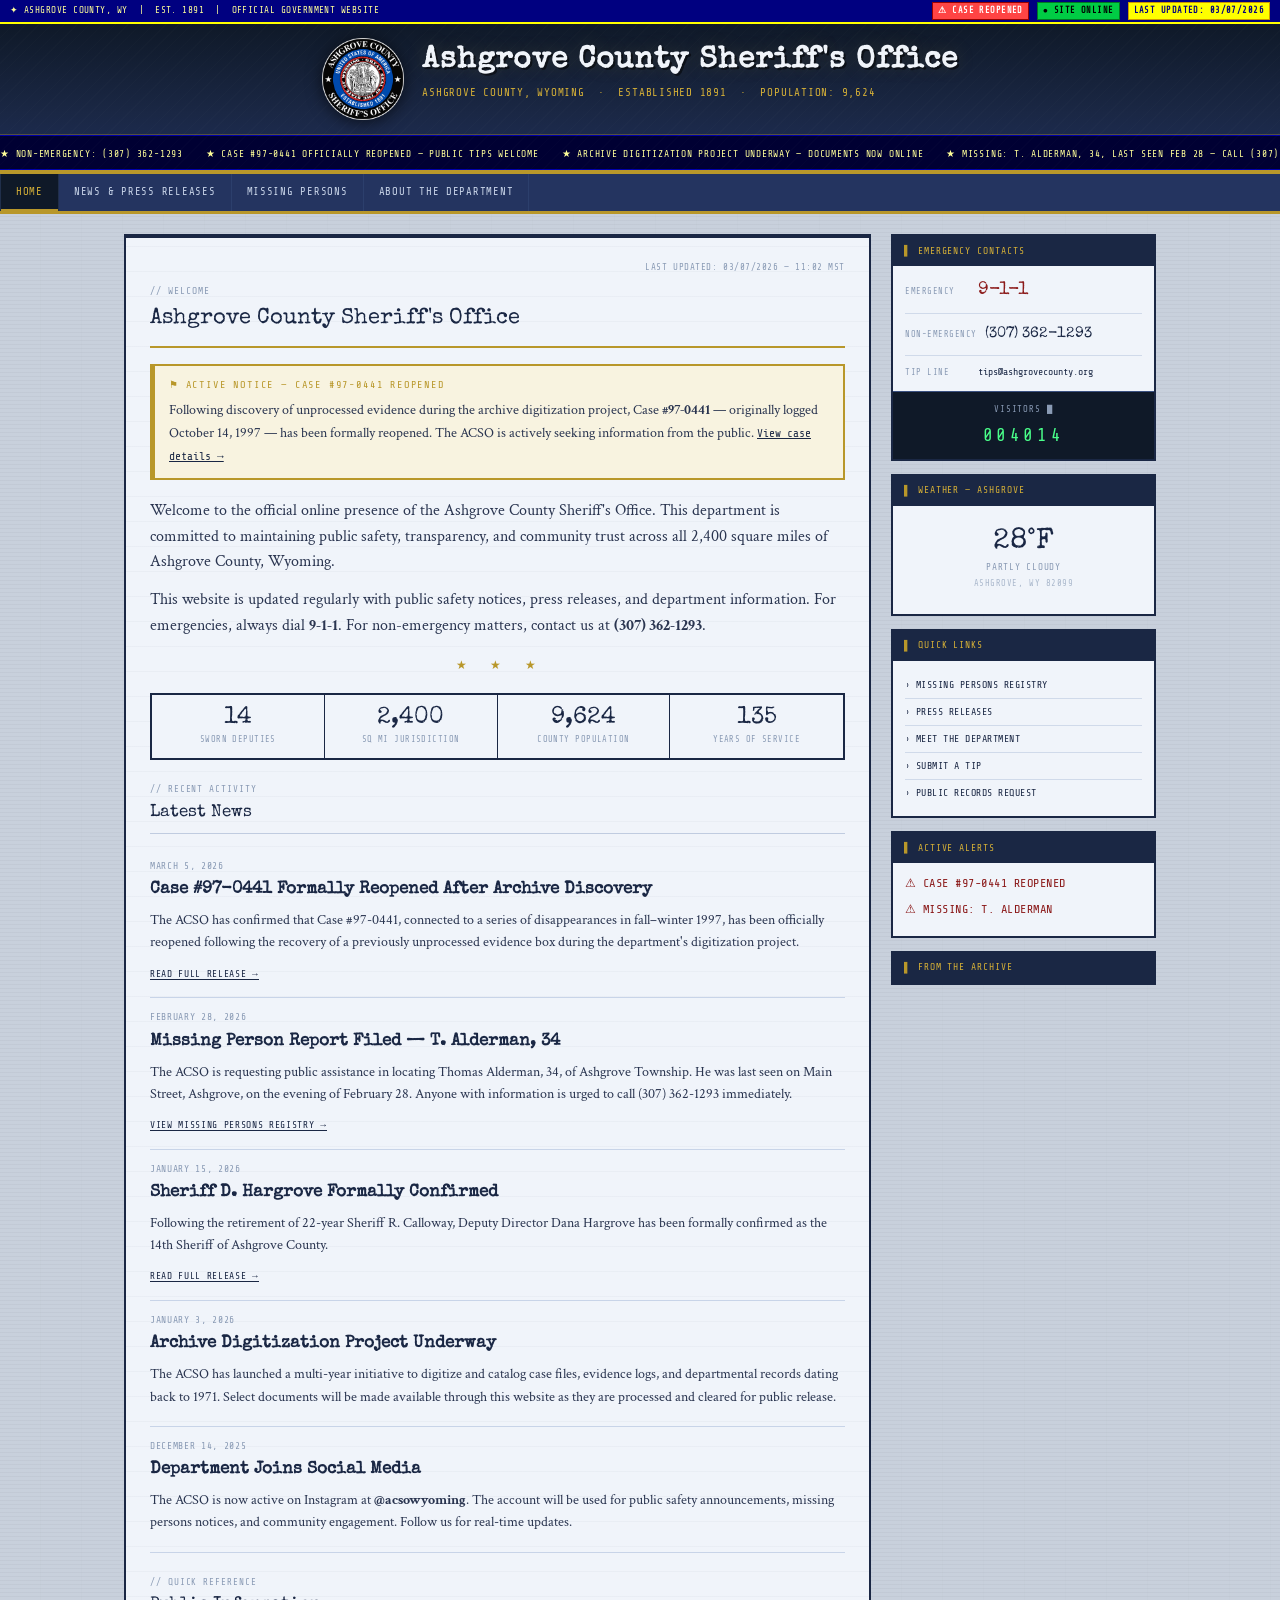
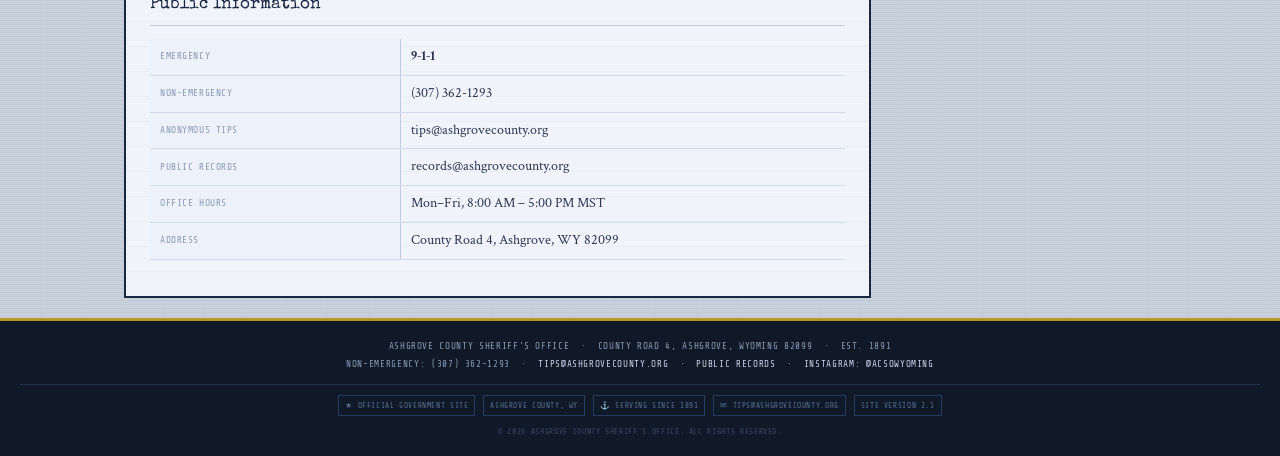
==== commit d8325cfa: "Update index.html" ====
--- a/index.html
+++ b/index.html
@@ -110,7 +110,11 @@
         <p>The ACSO is now active on Instagram at <strong>@acsowyoming</strong>. The account will be used for public safety announcements, missing persons notices, and community engagement. Follow us for real-time updates.</p>
       </div>
 
-      <div class="divider"></div>
+      <div class="dept-photo-wide">
+        <img src="images/home-community.jpg" alt="Ashgrove Township, Wyoming" onerror="this.parentElement.style.display='none'"/>
+        <div class="dept-photo-caption">Ashgrove Township, Ashgrove County — central Wyoming</div>
+      </div>
+
       <div class="section-title"><span>// Quick Reference</span>Public Information</div>
       <table class="info-table">
         <tr><td>Emergency</td><td><strong>9-1-1</strong></td></tr>
@@ -215,6 +219,10 @@
           <p>Mr. Alderman was last seen on the evening of Saturday, February 28, 2026, in the vicinity of Main Street and Route 12 in downtown Ashgrove. He was wearing a dark green canvas jacket, blue jeans, and brown work boots. He is described as 5'11", 185 lbs, with brown hair and brown eyes.</p>
           <p>Mr. Alderman's vehicle — a 1998 dark blue Ford F-150, Wyoming plates <strong>WY-3841-K</strong> — has not been located. His employer reported him absent without contact on Monday, March 2. Family members state that Mr. Alderman had recently begun researching historical ACSO records and had spoken about "something he found" in the weeks prior to his disappearance.</p>
           <p>Anyone with information on Mr. Alderman's whereabouts is urged to contact the ACSO immediately at <strong>(307) 362-1293</strong>.</p>
+          <div class="pr-inline-photo">
+            <img src="images/news-patrol.jpg" alt="ACSO patrol vehicle" onerror="this.parentElement.style.display='none'"/>
+            <div class="pr-inline-caption">ACSO Unit 6 — dispatched Feb 28, 2026 in connection with the Alderman report</div>
+          </div>
           <div class="pr-contact">Contact: R. Voss, Public Information Officer &nbsp;|&nbsp; (307) 362-1293 ext. 4</div>
         </div>
       </div>
@@ -229,6 +237,10 @@
           <h3>ACSO Launches Archive Digitization Initiative</h3>
           <p>ASHGROVE, WY — The Ashgrove County Sheriff's Office has commenced a multi-phase project to digitize, index, and archive departmental records dating back to 1971. The initiative, overseen by Records and Archives Coordinator B. Colton, is expected to run through late 2026.</p>
           <p>Phase one covers patrol logs, incident reports, and associated evidence documentation from 1971–1990. Phase two will address the period 1990–2005, which includes case files of particular historical interest. Digitized materials cleared for public release will be made available through this website.</p>
+          <div class="pr-inline-photo">
+            <img src="images/news-building.jpg" alt="ACSO Records Room" onerror="this.parentElement.style.display='none'"/>
+            <div class="pr-inline-caption">ACSO Records Room, lower level — archival materials currently under Phase 2 review</div>
+          </div>
           <div class="pr-contact">Contact: B. Colton, Records &amp; Archives &nbsp;|&nbsp; (307) 362-1293 ext. 2</div>
         </div>
       </div>
@@ -307,9 +319,9 @@
           <div class="mp-card-header"><span>Case #97-0388</span><span class="status-cold">&#9679; Cold Case</span></div>
           <div class="mp-photo"><img src="images/mp-97-0388.jpg" alt="Case 97-0388" onerror="this.innerHTML='Photo Unavailable'"/></div>
           <div class="mp-card-body">
-            <h4><span class="redacted">████████████████</span></h4>
+            <h4>Gary R. Melford</h4>
             <div class="mp-detail"><span class="label">Reported</span>Oct 22, 1997</div>
-            <div class="mp-detail"><span class="label">Age at time</span><span class="redacted">██</span> / <span class="redacted">████████</span></div>
+            <div class="mp-detail"><span class="label">Age at time</span>41 / Male</div>
             <div class="mp-detail"><span class="label">Last seen</span>Rural Rt. 4, Ashgrove Co.</div>
             <div class="mp-detail"><span class="label">Circumstances</span>Vehicle found; no occupant</div>
             <div class="mp-detail"><span class="label">Status</span>Unresolved</div>
@@ -426,6 +438,11 @@
       <p>The Ashgrove County Sheriff's Office was established in 1891, the same year Wyoming achieved statehood. For over 130 years, the department has served the residents of Ashgrove County with a commitment to integrity, professionalism, and public safety.</p>
       <p>Our jurisdiction covers approximately 2,400 square miles of high plains and mountain terrain in central Wyoming. The ACSO operates as the primary law enforcement agency for all unincorporated areas of the county, working in close coordination with the Wyoming Highway Patrol, Wyoming DCI, and neighboring county agencies.</p>
 
+      <div class="dept-photo-wide">
+        <img src="images/about-building.jpg" alt="ACSO Headquarters, County Road 4" onerror="this.parentElement.style.display='none'"/>
+        <div class="dept-photo-caption">Ashgrove County Sheriff's Office — County Road 4, Ashgrove WY &nbsp;|&nbsp; Est. 1923, renovated 2004</div>
+      </div>
+
       <div class="section-title"><span>// Personnel</span>Department Leadership</div>
 
       <div class="staff-grid">
@@ -537,6 +554,13 @@
         </div>
       </div>
       <div class="sidebar-box">
+        <div class="sidebar-box-title">Unit 4 — On Patrol</div>
+        <div class="archive-photo-box">
+          <img src="images/about-patrol.jpg" alt="ACSO patrol vehicle" onerror="this.parentElement.style.display='none'"/>
+          <div class="archive-caption">Ashgrove Co. — Rt. 12 corridor &nbsp;|&nbsp; Feb 2026</div>
+        </div>
+      </div>
+      <div class="sidebar-box">
         <div class="sidebar-box-title">Related Agencies</div>
         <div class="sidebar-box-body quick-links">
           <a href="404.html">Wyoming Highway Patrol</a>
--- a/style.css
+++ b/style.css
@@ -464,7 +464,8 @@
     .status-cold { color:var(--gold-light) !important; }
     .status-reopened { color:#66ccff !important; }
     .mp-photo {
-      width:100%; height:115px;
+      width:100%;
+      aspect-ratio: 1 / 1;
       background: repeating-linear-gradient(
         45deg,
         #c8d4e8, #c8d4e8 6px,
@@ -475,8 +476,9 @@
       font-size:0.54rem; color:#6080a0;
       letter-spacing:0.07em; text-transform:uppercase;
       border-bottom:1px solid var(--navy);
-      text-align:center; padding:8px;
+      text-align:center;
       position:relative;
+      overflow:hidden;
     }
     .mp-photo::before {
       content:'[  ]';
@@ -669,11 +671,10 @@
       padding: 4px 8px;
     }
 
-    .archive-photo-box { overflow: hidden; }
+    .archive-photo-box {}
     .archive-photo-box img {
-      width: 100%;
-      height: 120px;
-      object-fit: cover;
+      width: 100%; height: 220px;
+      object-fit: cover; object-position: center;
       display: block;
       filter: grayscale(1) contrast(1.1) brightness(0.9);
     }
@@ -690,8 +691,48 @@
     .mp-photo img {
       width: 100%; height: 100%;
       object-fit: cover;
-      filter: grayscale(1) contrast(1.05) brightness(0.95);
-    }
-    .mp-photo.restricted img {
-      filter: grayscale(1) blur(4px) brightness(0.7);
-    }
+      object-position: center top;
+      filter: grayscale(1) contrast(1.05) brightness(0.9);
+      position:absolute; top:0; left:0;
+    }
+
+    .dept-photo-wide {
+      margin-bottom: 20px;
+      border: 2px solid var(--navy);
+    }
+    .dept-photo-wide img {
+      width: 100%; height: 220px;
+      object-fit: cover; object-position: center;
+      display: block;
+      filter: saturate(0.75) contrast(1.05);
+    }
+    .dept-photo-caption {
+      background: var(--navy-dark);
+      color: var(--grey-light);
+      font-family: 'Share Tech Mono', monospace;
+      font-size: 0.54rem;
+      letter-spacing: 0.08em;
+      text-transform: uppercase;
+      padding: 4px 10px;
+    }
+
+    .pr-inline-photo {
+      margin: 14px 0;
+      border: 1px solid var(--navy);
+    }
+    .pr-inline-photo img {
+      width: 100%; height: 220px;
+      object-fit: cover; object-position: center;
+      display: block;
+      filter: saturate(0.8) contrast(1.05);
+    }
+    .pr-inline-caption {
+      background: var(--navy-dark);
+      color: var(--grey);
+      font-family: 'Share Tech Mono', monospace;
+      font-size: 0.52rem;
+      letter-spacing: 0.07em;
+      text-transform: uppercase;
+      padding: 3px 8px;
+      font-style: italic;
+    }
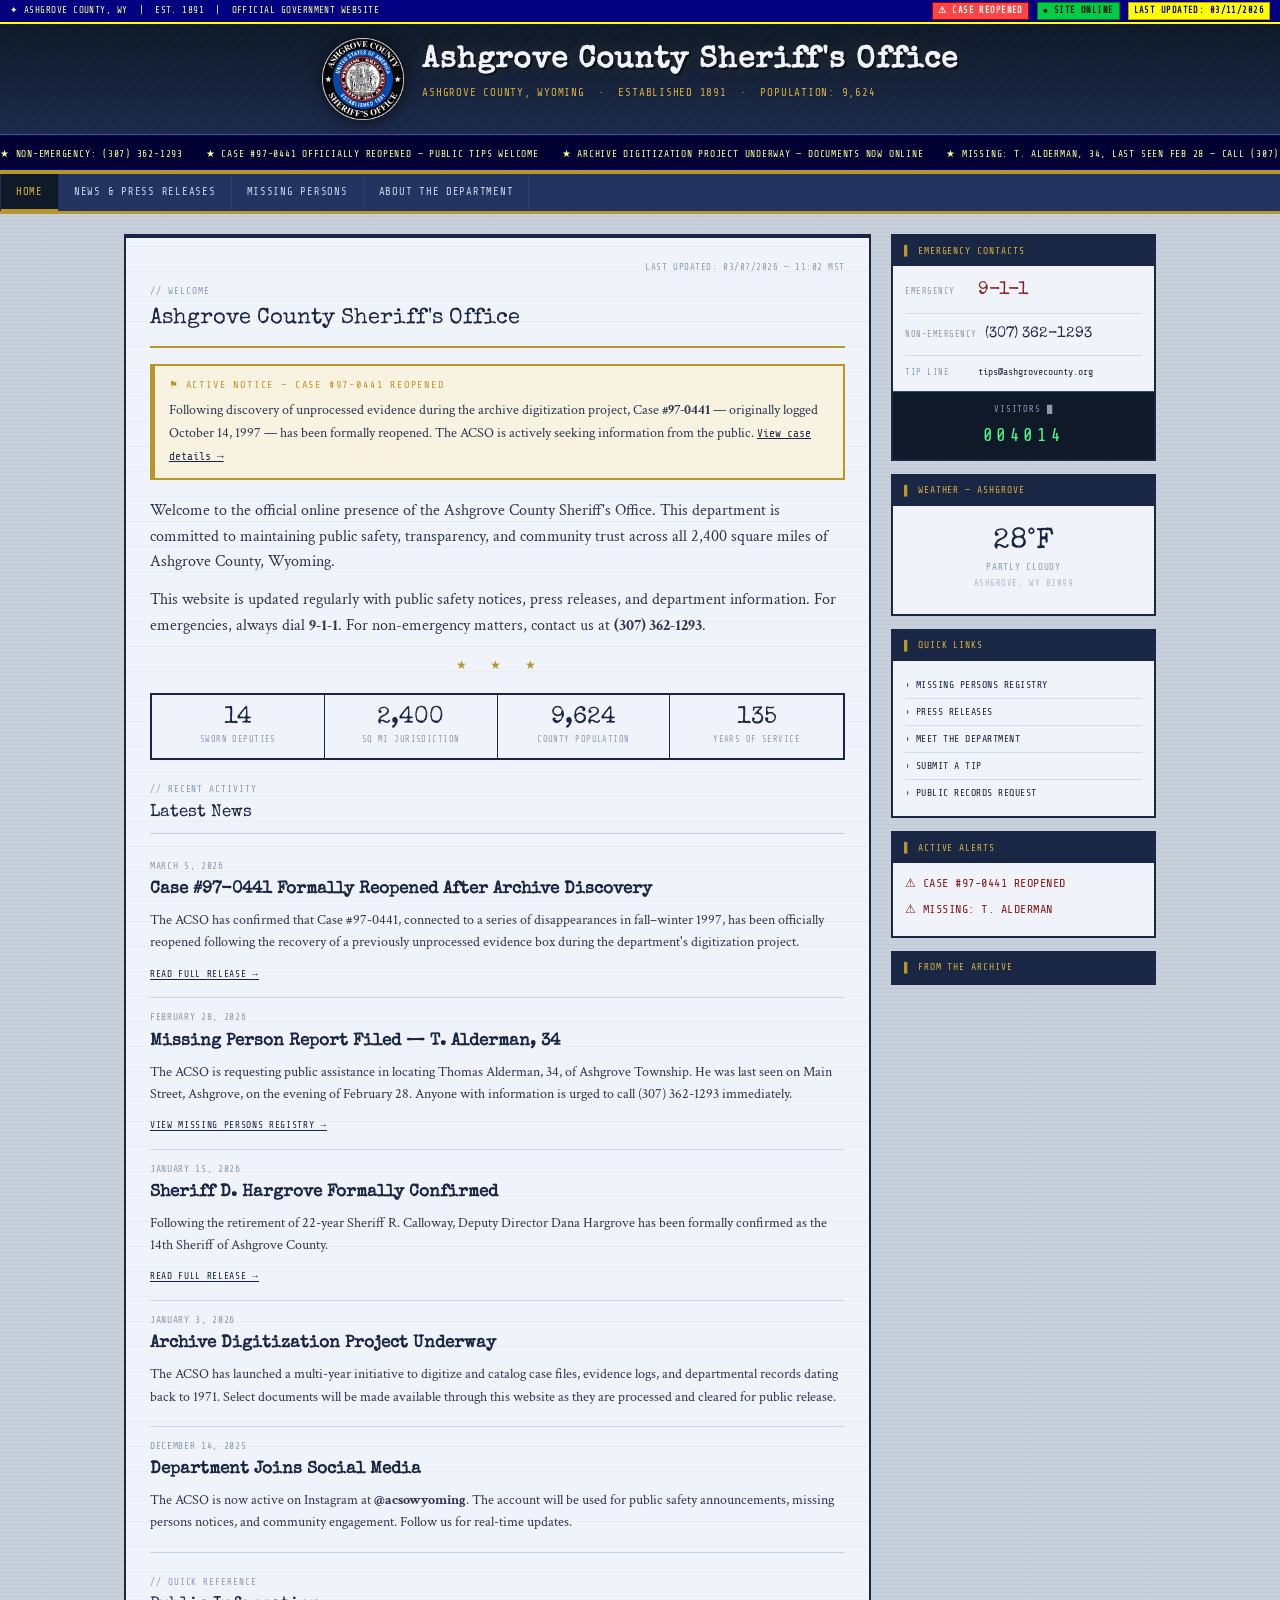
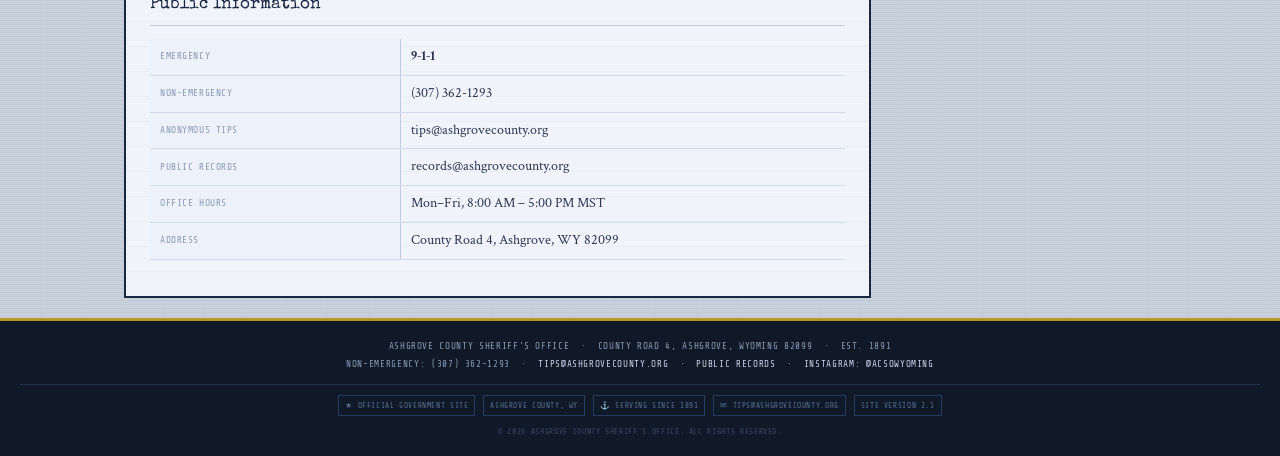
==== commit 26fa62a5: "Update index.html" ====
--- a/index.html
+++ b/index.html
@@ -14,7 +14,7 @@
   <div id="topbar-right">
     <span class="topbar-badge red">&#9888; CASE REOPENED</span>
     <span class="topbar-badge green">&#9679; SITE ONLINE</span>
-    <span class="topbar-badge">Last Updated: 03/07/2026</span>
+    <span class="topbar-badge">Last Updated: 03/11/2026</span>
   </div>
 </div>
 
@@ -497,7 +497,6 @@
         <tr><td>Patrol Vehicles</td><td>8 active units</td></tr>
         <tr><td>Dispatch</td><td>24/7 — shared with Ashgrove County Fire Dept.</td></tr>
       </table>
-
       <div class="section-title"><span>// History</span>Department Timeline</div>
       <ul class="timeline">
         <li>
@@ -554,8 +553,19 @@
         </div>
       </div>
       <div class="sidebar-box">
+        <div class="sidebar-box-title">County Location</div>
+        <div class="sidebar-box-body" style="padding:0;">
+          <iframe
+            src="https://www.openstreetmap.org/export/embed.html?bbox=-108.6059%2C42.4897%2C-107.6059%2C43.4897&layer=mapnik&marker=42.9897%2C-108.1059"
+            width="100%" height="200" style="border:none; display:block;"
+            allowfullscreen="" loading="lazy">
+          </iframe>
+          <div style="font-family:'Share Tech Mono',monospace;font-size:0.5rem;color:var(--grey);padding:4px 8px;letter-spacing:0.06em;text-transform:uppercase;">42.98°N 107.82°W — Wind River foothills, WY</div>
+        </div>
+      </div>
+      <div class="sidebar-box">
         <div class="sidebar-box-title">Unit 4 — On Patrol</div>
-        <div class="archive-photo-box">
+        <div class="archive-photo-box color-photo">
           <img src="images/about-patrol.jpg" alt="ACSO patrol vehicle" onerror="this.parentElement.style.display='none'"/>
           <div class="archive-caption">Ashgrove Co. — Rt. 12 corridor &nbsp;|&nbsp; Feb 2026</div>
         </div>
--- a/style.css
+++ b/style.css
@@ -736,3 +736,4 @@
       padding: 3px 8px;
       font-style: italic;
     }
+    .archive-photo-box.color-photo img { filter: none; }
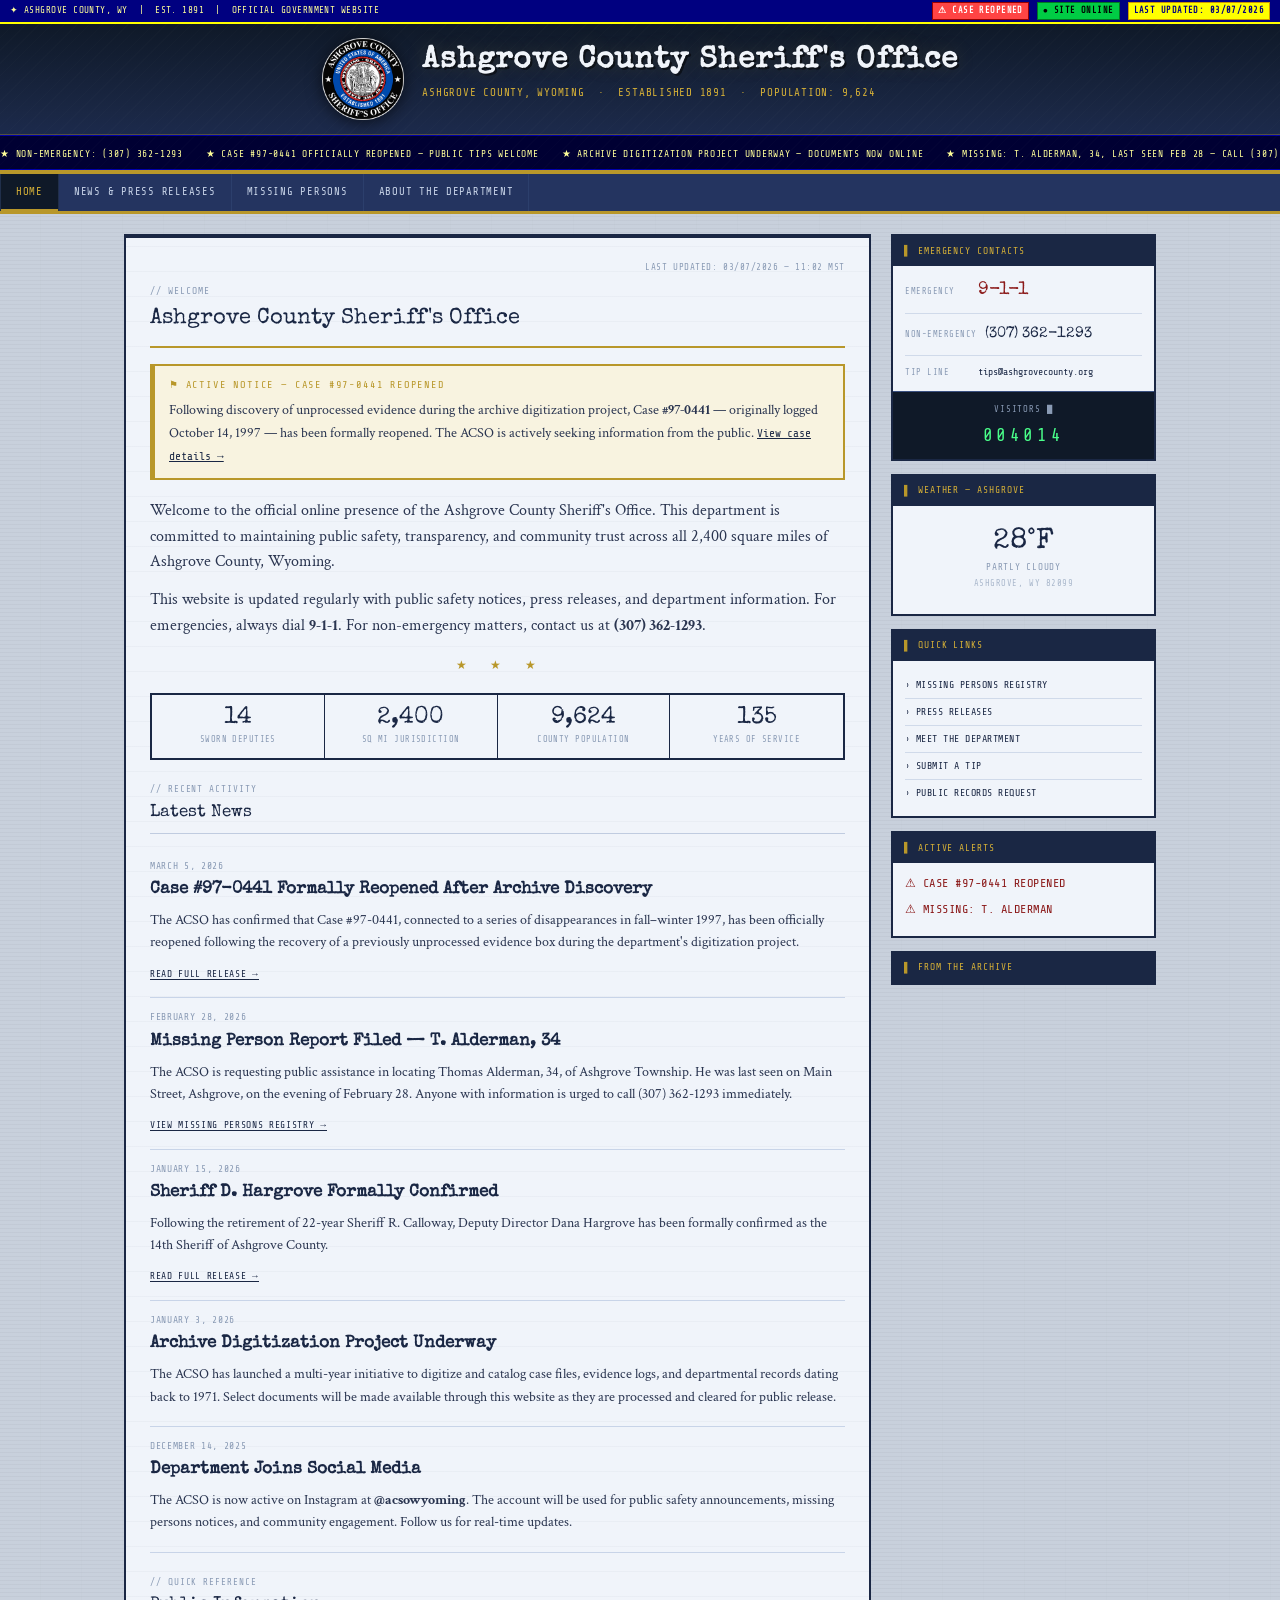
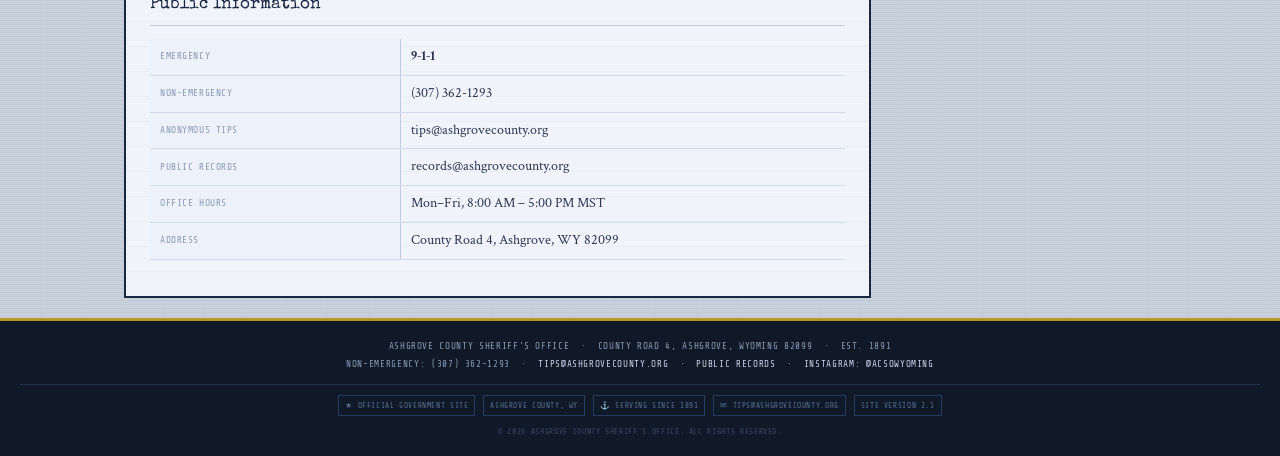
==== commit 609fb7ca: "Update index.html" ====
--- a/index.html
+++ b/index.html
@@ -14,7 +14,7 @@
   <div id="topbar-right">
     <span class="topbar-badge red">&#9888; CASE REOPENED</span>
     <span class="topbar-badge green">&#9679; SITE ONLINE</span>
-    <span class="topbar-badge">Last Updated: 03/11/2026</span>
+    <span class="topbar-badge">Last Updated: 03/07/2026</span>
   </div>
 </div>
 
@@ -556,11 +556,11 @@
         <div class="sidebar-box-title">County Location</div>
         <div class="sidebar-box-body" style="padding:0;">
           <iframe
-            src="https://www.openstreetmap.org/export/embed.html?bbox=-108.6059%2C42.4897%2C-107.6059%2C43.4897&layer=mapnik&marker=42.9897%2C-108.1059"
+            src="https://www.openstreetmap.org/export/embed.html?bbox=-108.8656%2C42.5936%2C-107.8656%2C43.5936&layer=mapnik&marker=43.093599%2C-108.365579"
             width="100%" height="200" style="border:none; display:block;"
             allowfullscreen="" loading="lazy">
           </iframe>
-          <div style="font-family:'Share Tech Mono',monospace;font-size:0.5rem;color:var(--grey);padding:4px 8px;letter-spacing:0.06em;text-transform:uppercase;">42.98°N 107.82°W — Wind River foothills, WY</div>
+          <div style="font-family:'Share Tech Mono',monospace;font-size:0.5rem;color:var(--grey);padding:4px 8px;letter-spacing:0.06em;text-transform:uppercase;">43.09°N 108.37°W — Wind River foothills, WY</div>
         </div>
       </div>
       <div class="sidebar-box">
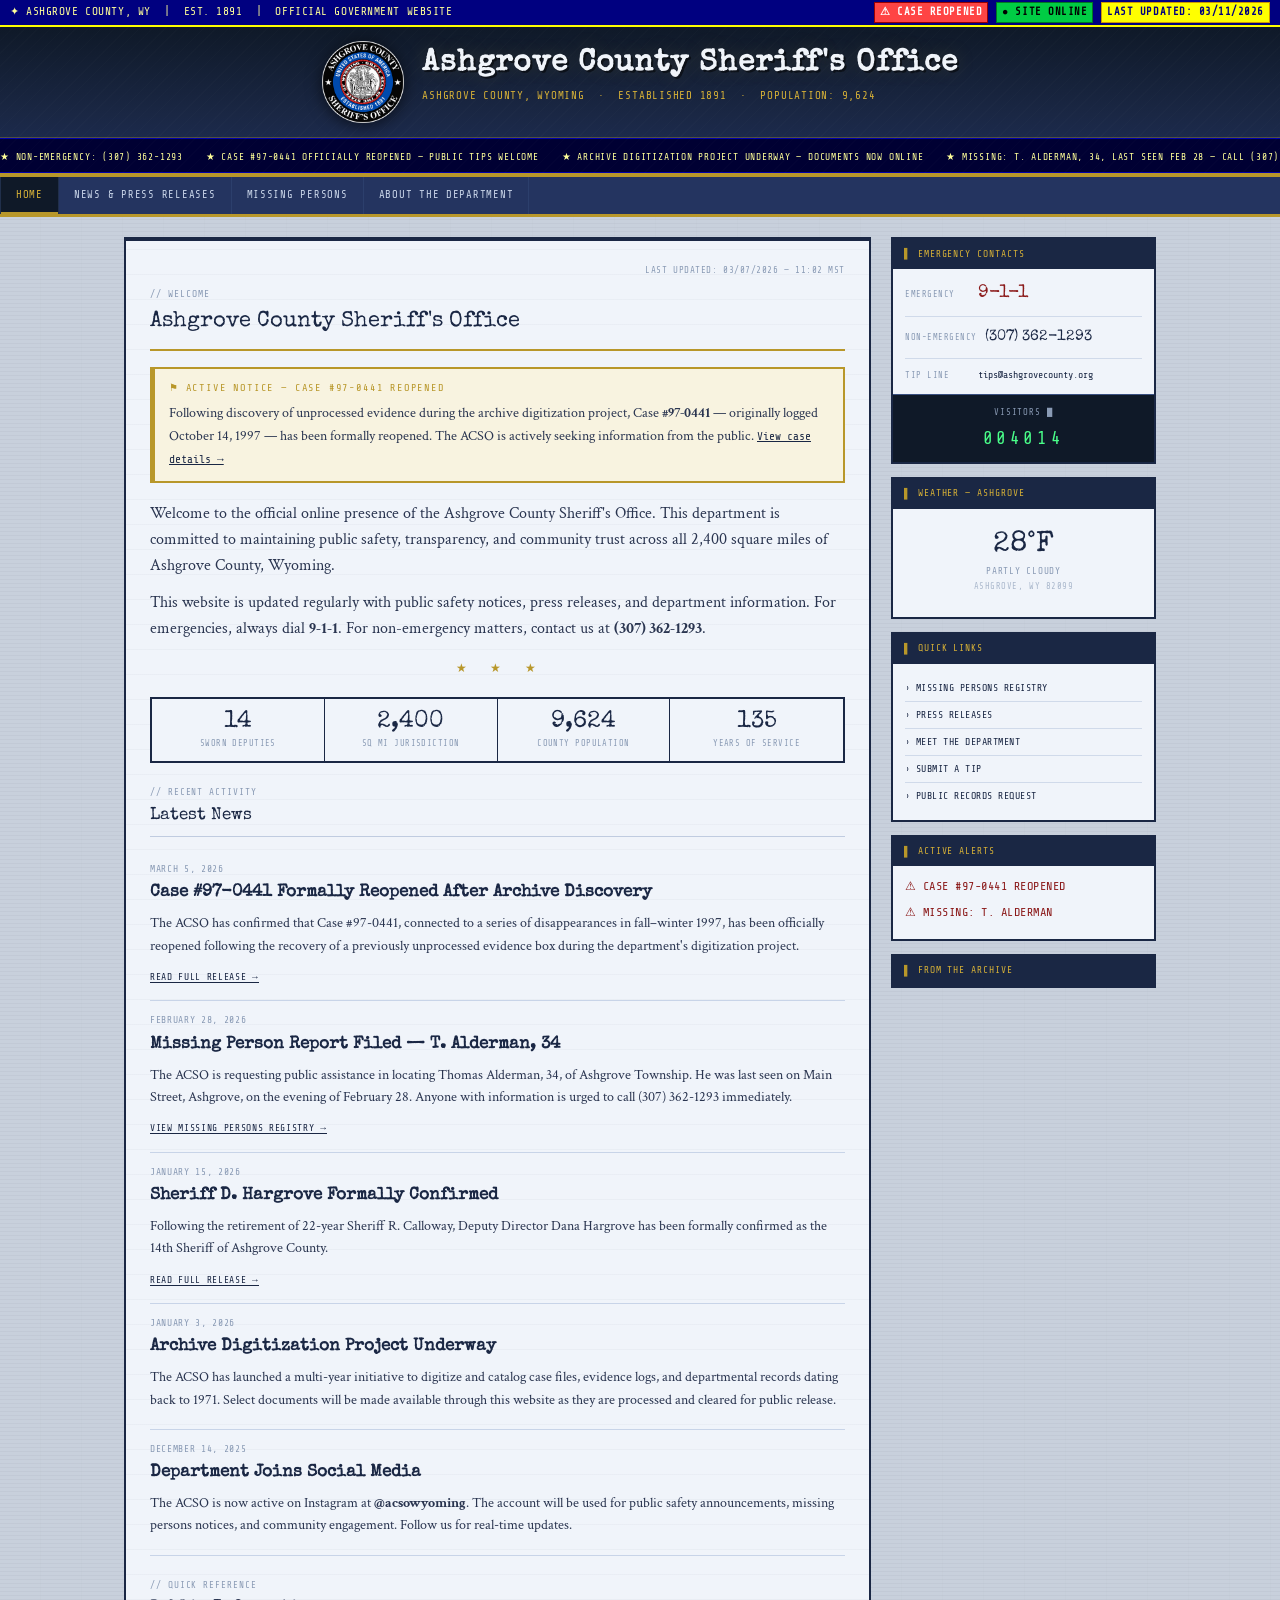
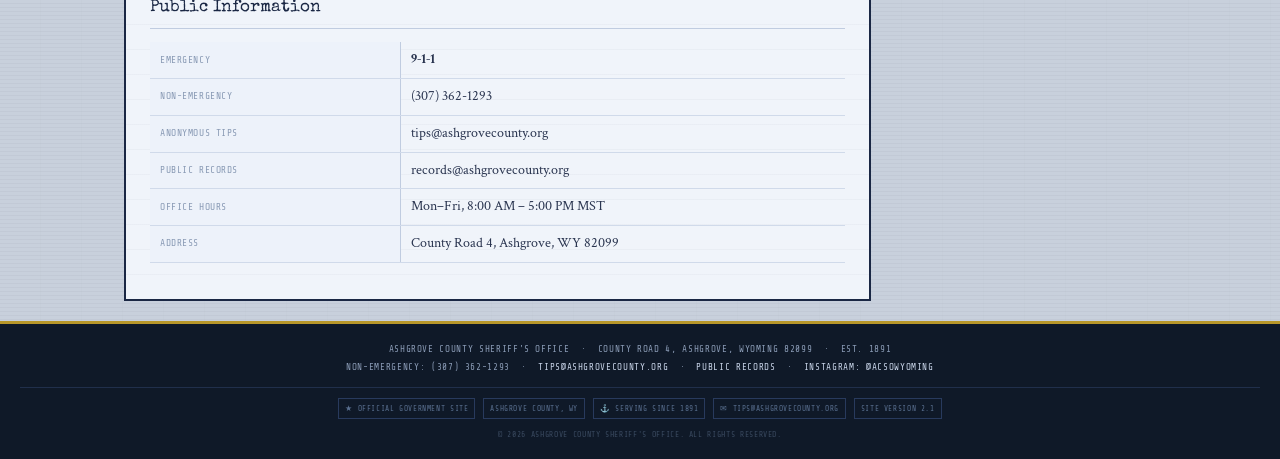
==== commit d6d097fd: "Update index.html" ====
--- a/index.html
+++ b/index.html
@@ -14,7 +14,7 @@
   <div id="topbar-right">
     <span class="topbar-badge red">&#9888; CASE REOPENED</span>
     <span class="topbar-badge green">&#9679; SITE ONLINE</span>
-    <span class="topbar-badge">Last Updated: 03/07/2026</span>
+    <span class="topbar-badge">Last Updated: 03/11/2026</span>
   </div>
 </div>
 
@@ -517,7 +517,7 @@
         </li>
         <li>
           <span class="timeline-year" style="background:#5a1010;">1997</span>
-          <div class="timeline-text"><strong>Series of unresolved disappearances</strong> — fall through winter. Five missing persons reports filed between October 1997 and March 1998. Lead investigator <span class="redacted">████████████████</span> (Case #97-0591) disappeared December 9, 1997 while actively working the cases. Investigation stalled. All cases marked unresolved and archived in 1998. <span style="font-family:'Share Tech Mono',monospace;font-size:0.75em;color:var(--red);">[ CASE #97-0441 REOPENED 2026 ]</span></div>
+          <div class="timeline-text"><strong>Series of unresolved disappearances</strong> — fall through winter. Five missing persons reports filed between October 1997 and March 1998. Lead investigator <span class="redacted">████████████████</span> (Case #97-0591) disappeared December 9, 1997 while actively working the cases. Investigation stalled. All cases marked unresolved and archived in 1998. <span style="font-family:'Share Tech Mono',monospace;font-size:0.75em;color:var(--red);display:block;margin-top:6px;">[ CASE #97-0441 REOPENED 2026 ]</span></div>
         </li>
         <li>
           <span class="timeline-year">2004</span>
--- a/style.css
+++ b/style.css
@@ -42,7 +42,7 @@
     }
     #topbar-left {
       font-family: 'Share Tech Mono', monospace;
-      font-size: 0.58rem;
+      font-size: 0.7rem;
       color: #ffff99;
       letter-spacing:0.05em;
     }
@@ -51,7 +51,7 @@
     }
     .topbar-badge {
       font-family: 'Share Tech Mono', monospace;
-      font-size: 0.54rem;
+      font-size: 0.66rem;
       background: #ffff00;
       color: #000080;
       padding: 1px 5px;
